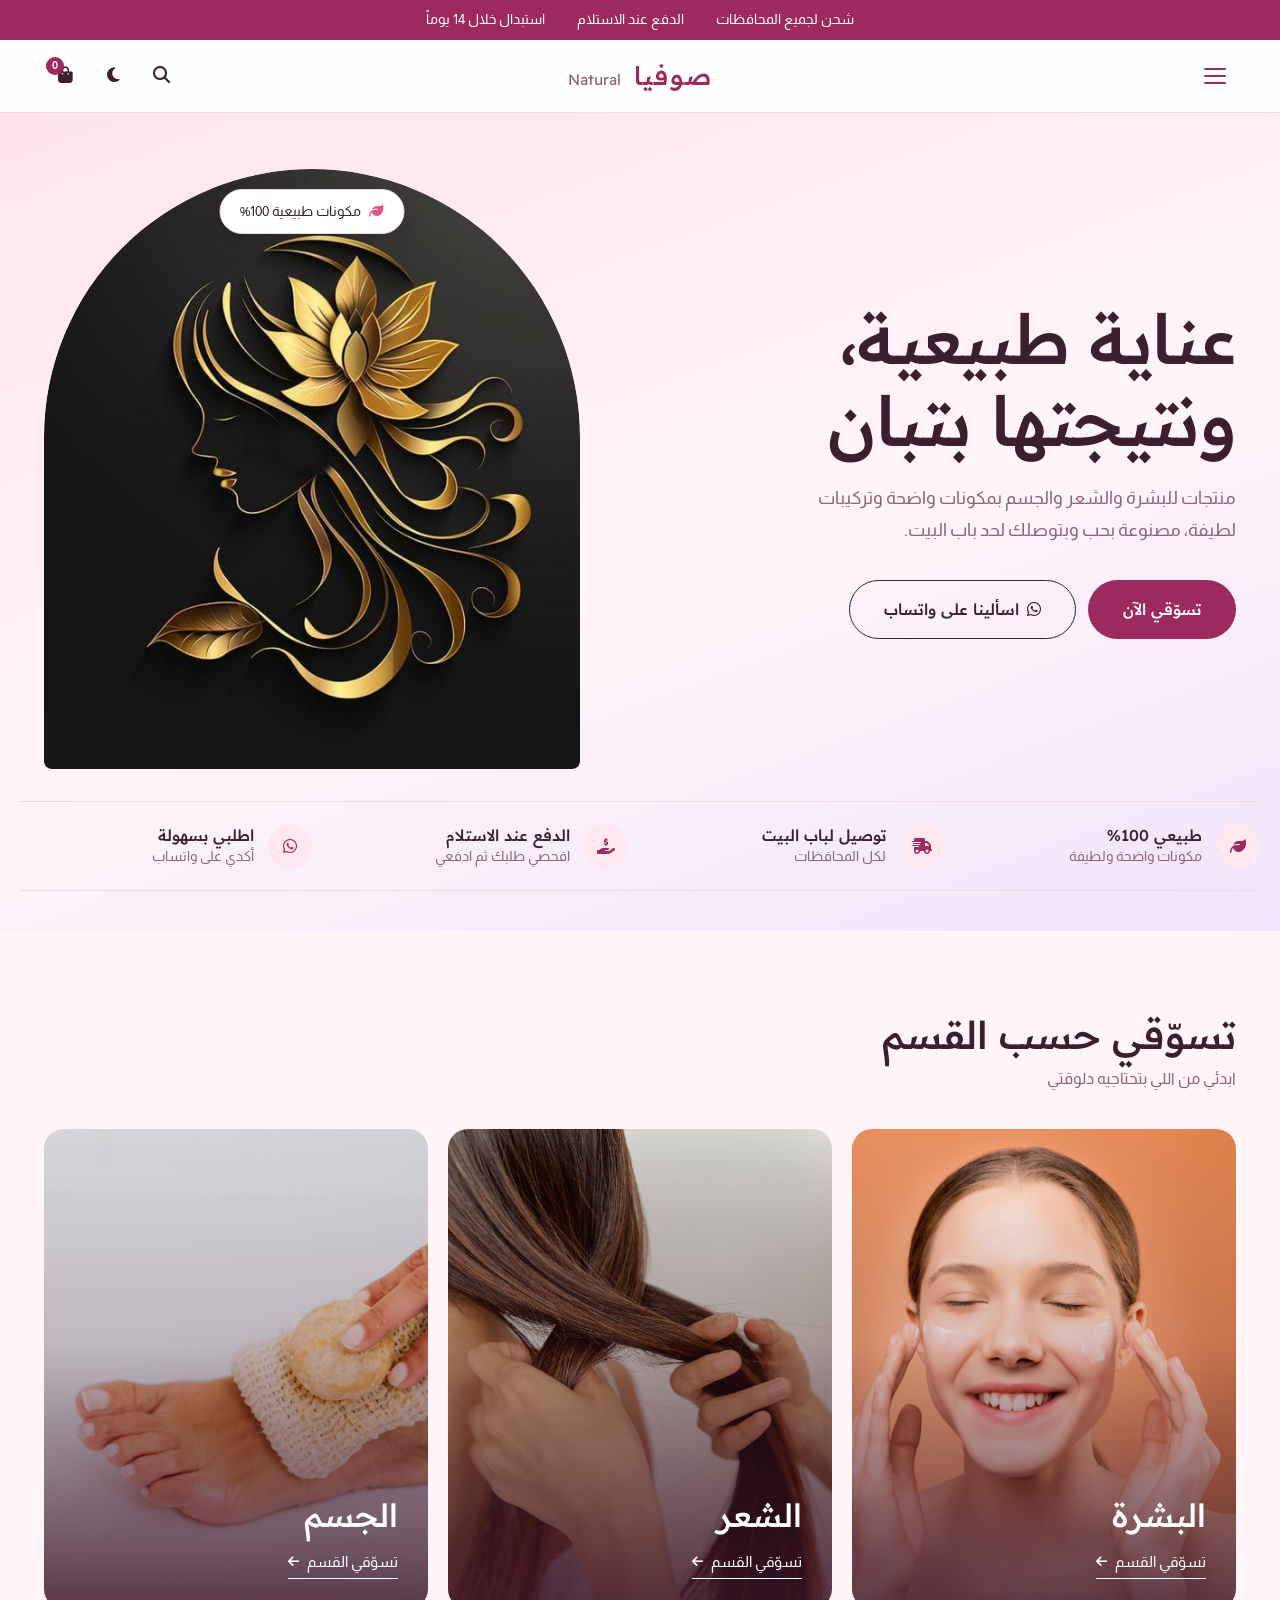
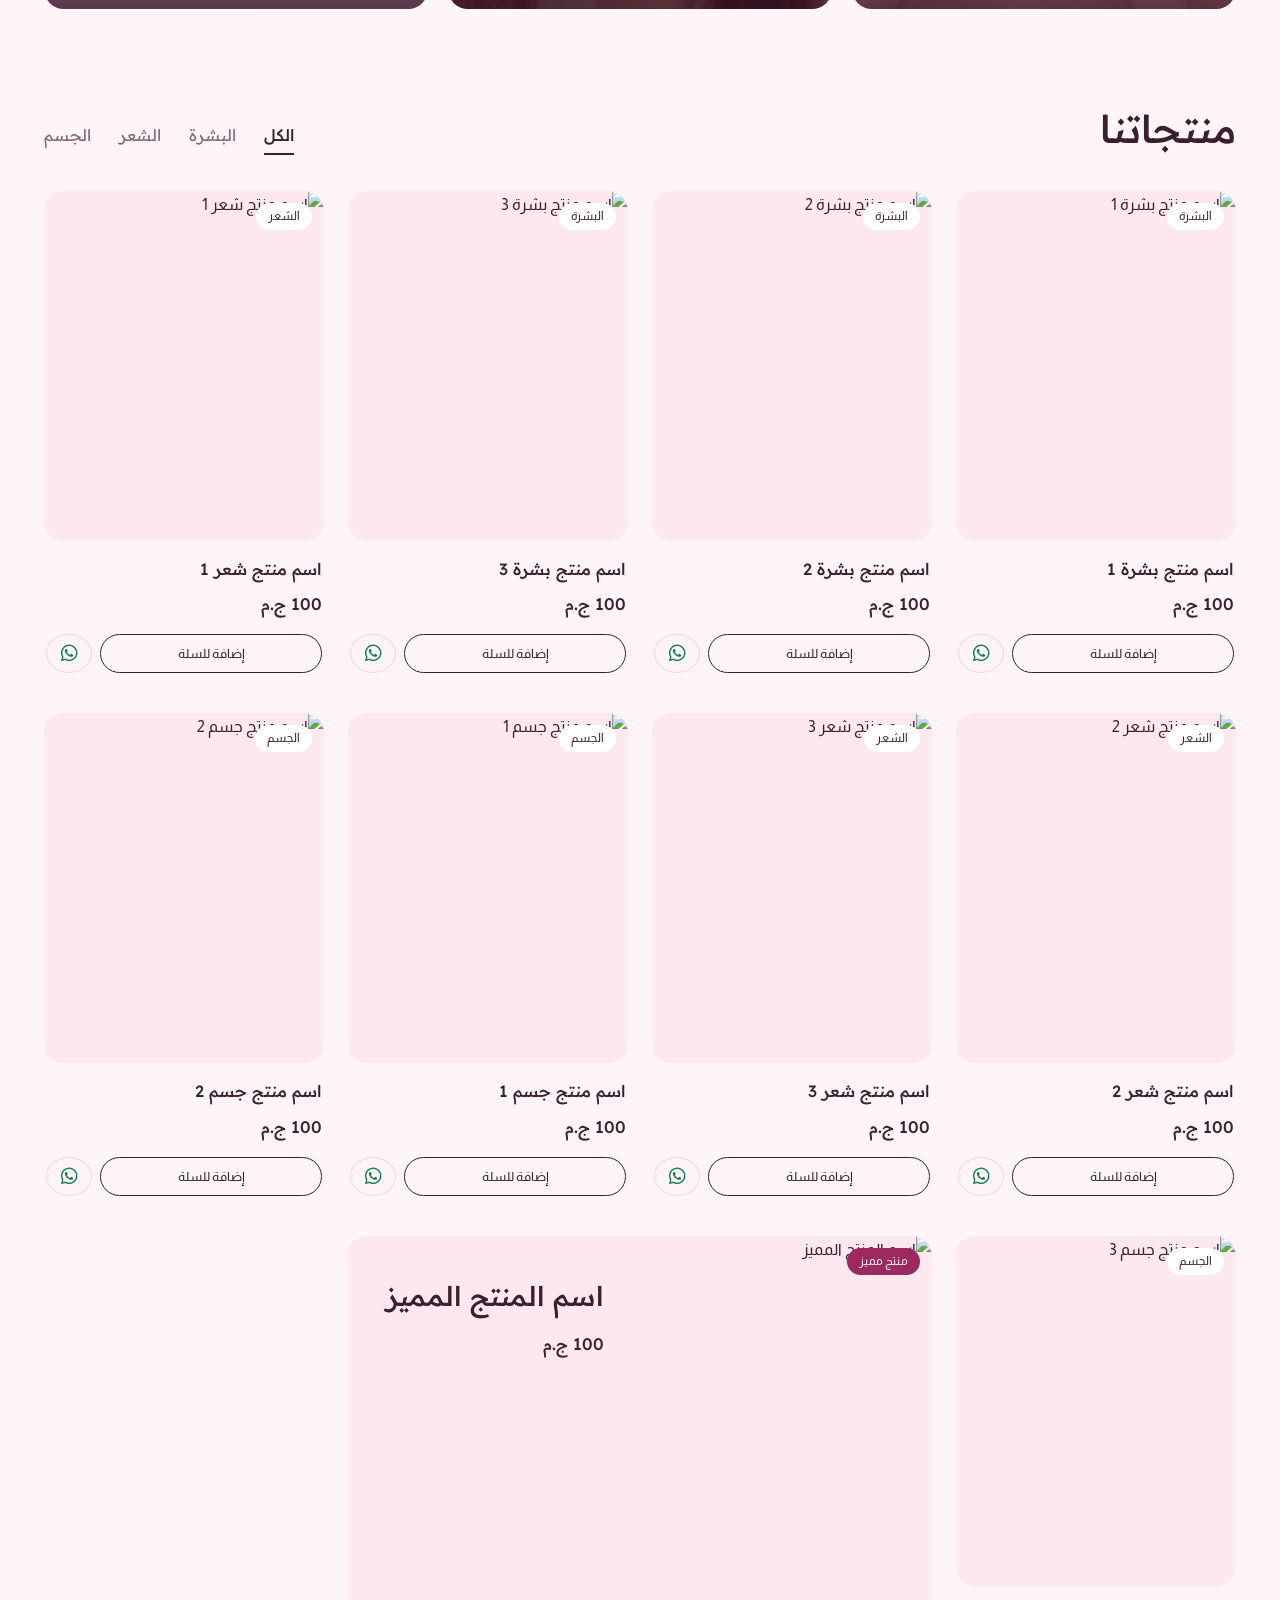
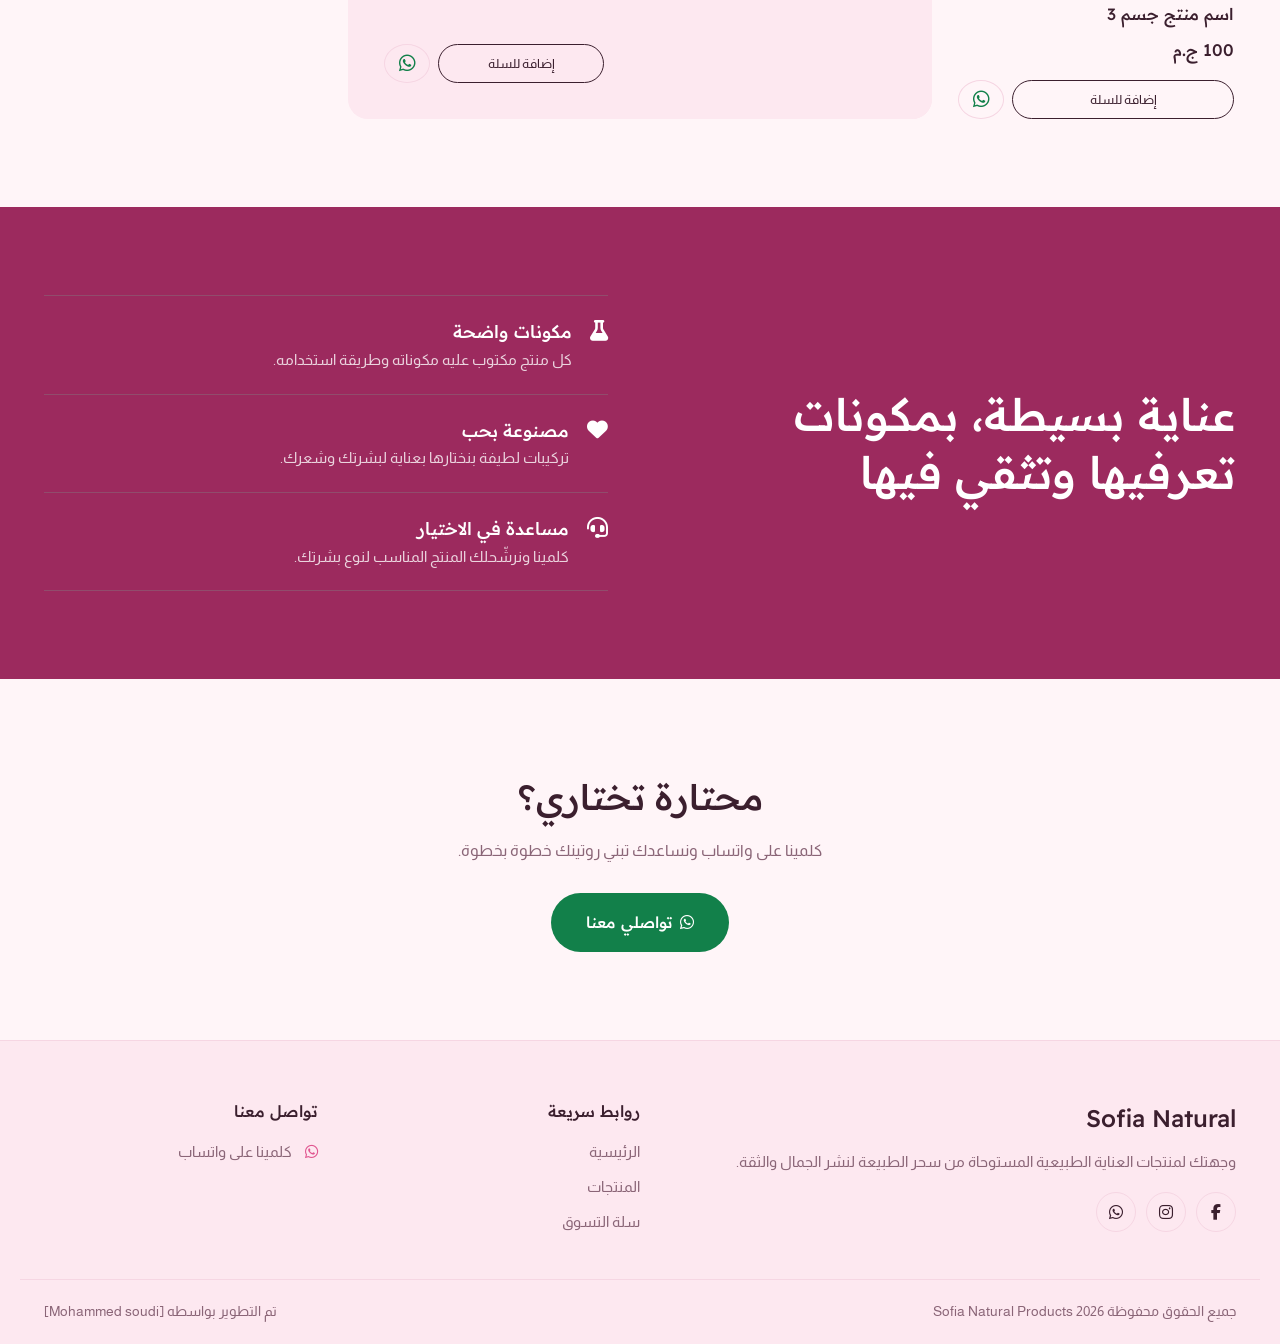
==== index.html @ ed2cbe97 "Add files via upload" ====
<!DOCTYPE html>
<html lang="ar" dir="rtl">
<head>
    <meta charset="UTF-8">
    <meta name="viewport" content="width=device-width, initial-scale=1.0">
    <title>صوفيا</title>
    <meta name="description" content="Sofia Natural: منتجات عناية طبيعية للبشرة والشعر والجسم، مصنوعة بحب وتوصيل لباب البيت في مصر.">
    <meta name="theme-color" content="#9C2A5E">
    <link rel="icon" href="images/sofia.jpg">
    <link href="https://fonts.googleapis.com/css2?family=Almarai:wght@400;700&family=Readex+Pro:wght@400;500;600&display=swap" rel="stylesheet">
    <link rel="stylesheet" href="https://cdnjs.cloudflare.com/ajax/libs/font-awesome/6.4.0/css/all.min.css">
    <link rel="stylesheet" href="style.css?v=47">
</head>
<body>

    <div class="announcement-bar"><div class="container"><span>شحن لجميع المحافظات</span><span>الدفع عند الاستلام</span><span>استبدال خلال 14 يوماً</span></div></div>

    <header class="main-header">
        <div class="container header-container header-3">
            
            <div class="menu-wrap">
                <button type="button" class="menu-btn" id="menuBtn" aria-label="القائمة" aria-expanded="false" aria-controls="menuDropdown">
                    <span></span><span></span><span></span>
                </button>
                <nav class="menu-dropdown" id="menuDropdown">
                    <a href="index.html" class="active">الرئيسية</a>
                    <a href="#products">المنتجات</a>
                    <a href="#contact">تواصل معنا</a>
                </nav>
            </div>
            <div class="logo"><a href="index.html">صوفيا <span>Natural</span></a></div>
            <div class="header-actions">
                <div class="header-search-container">
                    <button type="button" id="searchIconBtn" class="cart-icon-btn" title="بحث" aria-label="بحث"><i class="fa-solid fa-magnifying-glass"></i></button>
                    <input type="text" id="searchInput" class="search-input" placeholder="ابحثي عن منتج..." aria-label="بحث عن منتج">
                </div>
                <button type="button" id="darkModeToggle" class="cart-icon-btn" title="تغيير المظهر" aria-label="تغيير المظهر"><i class="fa-solid fa-moon"></i></button>
                <a href="checkout.html" class="cart-icon-btn" title="سلة التسوق" aria-label="سلة التسوق">
                    <i class="fa-solid fa-bag-shopping"></i><span id="cartCount" class="cart-badge">0</span>
                </a>
            </div>
        </div>
    </header>

    <section class="hero-section">
        <div class="container hero-content">
            <div>
                <h1>عناية طبيعية، ونتيجتها بتبان</h1>
                <p>منتجات للبشرة والشعر والجسم بمكونات واضحة وتركيبات لطيفة، مصنوعة بحب وبتوصلك لحد باب البيت.</p>
                <div class="hero-btns">
                    <a href="#products" class="btn btn-primary">تسوّقي الآن</a>
                    <a href="https://wa.me/" data-wa target="_blank" rel="noopener" class="btn btn-ghost"><i class="fa-brands fa-whatsapp"></i> اسألينا على واتساب</a>
                </div>
            </div>
            <div class="hero-art" aria-hidden="true">
                <i class="bottle b1"></i><i class="bottle b2"></i><i class="bottle b3"></i>
                <img src="images/hero.jpg" alt="" onerror="this.remove()">
                <div class="hero-chip"><i class="fa-solid fa-leaf"></i> مكونات طبيعية 100%</div>
            </div>
        </div>
        <div class="container strip">
            <div class="pf-features">
                <div class="pf-item"><span class="pf-icon"><i class="fa-solid fa-leaf"></i></span><div><h4>طبيعي 100%</h4><p>مكونات واضحة ولطيفة</p></div></div>
                <div class="pf-item"><span class="pf-icon"><i class="fa-solid fa-truck-fast"></i></span><div><h4>توصيل لباب البيت</h4><p>لكل المحافظات</p></div></div>
                <div class="pf-item"><span class="pf-icon"><i class="fa-solid fa-hand-holding-dollar"></i></span><div><h4>الدفع عند الاستلام</h4><p>افحصي طلبك ثم ادفعي</p></div></div>
                <div class="pf-item"><span class="pf-icon"><i class="fa-brands fa-whatsapp"></i></span><div><h4>اطلبي بسهولة</h4><p>أكدي على واتساب</p></div></div>
            </div>
        </div>
    </section>

    <section class="cats-section">
        <div class="container">
            <div class="section-title"><h2>تسوّقي حسب القسم</h2><p>ابدئي من اللي بتحتاجيه دلوقتي</p></div>
            <div class="cat-tiles">
                <a href="#products" data-go="skin" class="cat-tile t-skin" style="--img:url('images/logos/skin.jpg')"><h3>البشرة</h3><span>تسوّقي القسم <i class="fa-solid fa-arrow-left"></i></span></a>
                <a href="#products" data-go="hair" class="cat-tile t-hair" style="--img:url('images/logos/hair.jpg')"><h3>الشعر</h3><span>تسوّقي القسم <i class="fa-solid fa-arrow-left"></i></span></a>
                <a href="#products" data-go="body" class="cat-tile t-body" style="--img:url('images/logos/body.jpg')"><h3>الجسم</h3><span>تسوّقي القسم <i class="fa-solid fa-arrow-left"></i></span></a>
            </div>
        </div>
    </section>

    <section id="products" class="products-section">
        <div class="container">
            <div class="section-head">
                <div class="section-title"><h2>منتجاتنا</h2></div>
                <div class="category-boxes-container" id="categoryBoxes">
                    <button type="button" class="big-cat-box active" data-category="all"><i class="fa-solid fa-border-all"></i><h3>الكل</h3></button>
                    <button type="button" class="big-cat-box" data-category="skin"><i class="fa-solid fa-spa"></i><h3>البشرة</h3></button>
                    <button type="button" class="big-cat-box" data-category="hair"><i class="fa-solid fa-seedling"></i><h3>الشعر</h3></button>
                    <button type="button" class="big-cat-box" data-category="body"><i class="fa-solid fa-hand-holding-heart"></i><h3>الجسم</h3></button>
                </div>
            </div>
            <div class="products-grid" id="productsGrid"></div>
            <p class="no-results" id="noResults" hidden>لا توجد منتجات مطابقة لبحثك.</p>
        </div>
    </section>

    <section class="why">
        <div class="container">
            <h2>عناية بسيطة، بمكونات تعرفيها وتثقي فيها</h2>
            <div class="why-list">
                <div><i class="fa-solid fa-flask"></i><div><h4>مكونات واضحة</h4><p>كل منتج مكتوب عليه مكوناته وطريقة استخدامه.</p></div></div>
                <div><i class="fa-solid fa-heart"></i><div><h4>مصنوعة بحب</h4><p>تركيبات لطيفة بنختارها بعناية لبشرتك وشعرك.</p></div></div>
                <div><i class="fa-solid fa-headset"></i><div><h4>مساعدة في الاختيار</h4><p>كلمينا ونرشّحلك المنتج المناسب لنوع بشرتك.</p></div></div>
            </div>
        </div>
    </section>

    <section class="cta">
        <div class="container">
            <h2>محتارة تختاري؟</h2>
            <p>كلمينا على واتساب ونساعدك تبني روتينك خطوة بخطوة.</p>
            <a href="https://wa.me/" data-wa target="_blank" rel="noopener" class="btn btn-wa-big"><i class="fa-brands fa-whatsapp"></i> تواصلي معنا</a>
        </div>
    </section>

    <footer class="main-footer" id="contact">
        <div class="container footer-grid">
            <div class="footer-col">
                <h3>Sofia Natural</h3>
                <p>وجهتك لمنتجات العناية الطبيعية المستوحاة من سحر الطبيعة لنشر الجمال والثقة.</p>
                <div class="social-icons">
                    <a href="#" aria-label="فيس بوك"><i class="fa-brands fa-facebook-f"></i></a>
                    <a href="#" aria-label="انستجرام"><i class="fa-brands fa-instagram"></i></a>
                    <a href="https://wa.me/" data-wa target="_blank" rel="noopener" aria-label="واتساب"><i class="fa-brands fa-whatsapp"></i></a>
                </div>
            </div>
            <div class="footer-col">
                <h4>روابط سريعة</h4>
                <ul>
                    <li><a href="index.html">الرئيسية</a></li>
                    <li><a href="#products">المنتجات</a></li>
                    <li><a href="checkout.html">سلة التسوق</a></li>
                </ul>
            </div>
            <div class="footer-col">
                <h4>تواصل معنا</h4>
                <p><a href="https://wa.me/" data-wa target="_blank" rel="noopener"><i class="fa-brands fa-whatsapp"></i> كلمينا على واتساب</a></p>
            </div>
        </div>
        <div class="footer-bottom">
            <p>جميع الحقوق محفوظة 2026 Sofia Natural Products</p>
            <span>تم التطوير بواسطه [Mohammed soudi]</span>
        </div>
    </footer>

    <div id="toast" class="toast" role="status"></div>
    <script src="products-data.js?v=45"></script>
    <script src="script.js?v=45"></script>
    <script>
        document.querySelectorAll('[data-go]').forEach(a => a.addEventListener('click', () => {
            const tab = document.querySelector('.big-cat-box[data-category="' + a.dataset.go + '"]');
            if (tab) tab.click();
        }));
    </script>
    <script>
        const menuBtn = document.getElementById('menuBtn');
        const menuDropdown = document.getElementById('menuDropdown');
        function closeMenu() {
            menuDropdown.classList.remove('show');
            menuBtn.classList.remove('open');
            menuBtn.setAttribute('aria-expanded', 'false');
        }
        menuBtn.addEventListener('click', e => {
            e.stopPropagation();
            const open = menuDropdown.classList.toggle('show');
            menuBtn.classList.toggle('open', open);
            menuBtn.setAttribute('aria-expanded', String(open));
        });
        document.addEventListener('click', e => { if (!menuDropdown.contains(e.target)) closeMenu(); });
        document.addEventListener('keydown', e => { if (e.key === 'Escape') closeMenu(); });
        menuDropdown.querySelectorAll('a').forEach(a => a.addEventListener('click', closeMenu));
    </script>
</body>
</html>
---- style.css ----
/* Sofia Natural — تصميم متجر عناية بناتي: وردي، روز، لافندر وخوخي */
:root{--primary:#9C2A5E;--primary-light:#E0558F;--on-primary:#FFFFFF;--text-color:#3B1F2E;--bg-light:#FFF5F8;--white:#fff;--gray:#8A6577;--border-color:#F6D6E3;--tint:#FDE8F0;--sage:#FAD3E3;--blush:#E9D8F7;--wa:#12804A;--ease:cubic-bezier(.2,.7,.2,1)}
body.dark-mode{--primary:#FFC4DC;--primary-light:#F58BB7;--on-primary:#2B0F1F;--text-color:#FBEAF2;--bg-light:#1E1119;--white:#2A1822;--gray:#CBA5B7;--border-color:#4A2A3C;--tint:#35202D;--sage:#5A2D45;--blush:#46305A;--wa:#5FD08F}
*{margin:0;padding:0;box-sizing:border-box}
html{scroll-behavior:smooth;scroll-padding-top:84px}
body{font-family:'Almarai',Tahoma,sans-serif;background:var(--bg-light);color:var(--text-color);direction:rtl;line-height:1.75;overflow-x:clip;-webkit-font-smoothing:antialiased}
h1,h2,h3,h4,.logo,.price,.btn{font-family:'Readex Pro','Almarai',Tahoma,sans-serif}
a{text-decoration:none;color:inherit}ul{list-style:none}img{max-width:100%}button{font-family:inherit}
:focus-visible{outline:2px solid var(--primary-light);outline-offset:3px}
.container{max-width:1240px;margin:0 auto;padding:0 24px}

/* شريط الإعلان + الهيدر */
.announcement-bar{background:var(--primary);color:var(--on-primary);font-size:.85rem;padding:8px 0}
.announcement-bar .container{display:flex;justify-content:center;gap:32px;flex-wrap:wrap}
.main-header{position:sticky;top:0;z-index:30;background:color-mix(in srgb,var(--white) 88%,transparent);backdrop-filter:blur(14px);border-bottom:1px solid var(--border-color)}
.header-container{display:flex;align-items:center;justify-content:space-between;height:72px}
.header-container.header-3{display:grid;grid-template-columns:1fr auto 1fr}
.header-3 .header-actions{justify-self:end}
.header-3 .menu-wrap{justify-self:start}
.logo{font-size:1.6rem;font-weight:500;letter-spacing:.04em;color:var(--primary)}
.logo span{font-weight:400;font-size:.95rem;color:var(--gray);letter-spacing:0;margin-right:4px}
/* قايمة منسدلة */
.menu-wrap{position:relative}
.menu-btn{width:42px;height:42px;background:transparent;border:0;border-radius:50%;cursor:pointer;display:flex;flex-direction:column;justify-content:center;align-items:center;gap:5px;transition:background .2s}
.menu-btn:hover{background:var(--tint)}
.menu-btn span{width:22px;height:2px;background:var(--primary);border-radius:2px;transition:transform .3s,opacity .3s}
.menu-btn.open span:nth-child(1){transform:translateY(7px) rotate(45deg)}
.menu-btn.open span:nth-child(2){opacity:0}
.menu-btn.open span:nth-child(3){transform:translateY(-7px) rotate(-45deg)}
.menu-dropdown{position:absolute;top:calc(100% + 10px);right:0;min-width:190px;background:var(--white);border:1px solid var(--border-color);border-radius:16px;box-shadow:0 14px 34px rgba(0,0,0,.14);padding:8px;display:flex;flex-direction:column;opacity:0;visibility:hidden;transform:translateY(-8px);transition:all .25s var(--ease);z-index:40}
.menu-dropdown.show{opacity:1;visibility:visible;transform:translateY(0)}
.menu-dropdown a{padding:12px 16px;border-radius:10px;color:var(--text-color);transition:background .2s,color .2s}
.menu-dropdown a:hover,.menu-dropdown a.active{background:var(--tint);color:var(--primary)}
.header-actions{display:flex;align-items:center;gap:6px}
.header-search-container{position:relative}
.search-input{display:none;position:absolute;top:50px;left:0;width:260px;padding:12px 18px;border:1px solid var(--border-color);border-radius:999px;background:var(--white);color:var(--text-color);font:inherit;box-shadow:0 12px 32px rgba(0,0,0,.12)}
.cart-icon-btn{position:relative;width:42px;height:42px;border:0;border-radius:50%;background:transparent;color:var(--text-color);display:inline-flex;align-items:center;justify-content:center;cursor:pointer;font-size:1.05rem;transition:background .2s}
.cart-icon-btn:hover{background:var(--tint)}
.cart-badge{position:absolute;top:2px;left:2px;min-width:18px;height:18px;padding:0 5px;border-radius:9px;background:var(--primary);color:var(--on-primary);font-size:.7rem;font-weight:700;display:flex;align-items:center;justify-content:center}

/* الأزرار */
.btn{display:inline-flex;align-items:center;justify-content:center;gap:8px;padding:15px 34px;border:1px solid transparent;border-radius:999px;font-weight:500;font-size:.98rem;cursor:pointer;transition:all .25s var(--ease)}
.btn-primary{background:var(--primary);color:var(--on-primary)}
.btn-primary:hover{background:var(--primary-light)}
.btn-ghost{border-color:currentColor;color:var(--text-color);background:transparent}
.btn-ghost:hover{background:var(--text-color);color:var(--bg-light)}
.btn-wa-big{background:var(--wa);color:#fff}
body.dark-mode .btn-wa-big{color:#0C1512}

/* الهيرو */
.hero-section{padding:56px 0 40px}
.hero-content{display:grid;grid-template-columns:1.05fr .95fr;gap:64px;align-items:center}
.hero-content h1{font-size:clamp(2.4rem,5.4vw,4.4rem);line-height:1.18;font-weight:500;letter-spacing:-.01em}
.hero-content p{margin:22px 0 34px;max-width:44ch;color:var(--gray);font-size:1.12rem}
.hero-btns{display:flex;flex-wrap:wrap;gap:12px}
.hero-art{position:relative;aspect-ratio:4/5;max-height:600px;width:100%;border-radius:999px 999px 28px 28px;background:radial-gradient(circle at 28% 18%,var(--blush),transparent 56%),linear-gradient(165deg,var(--sage),var(--tint));display:flex;align-items:flex-end;justify-content:center;gap:5%;padding-bottom:13%}
.bottle{position:relative;border-radius:16px 16px 12px 12px;background:linear-gradient(90deg,rgba(255,255,255,.3),transparent 38%),var(--c);box-shadow:0 24px 30px -18px rgba(0,0,0,.35)}
.bottle::before{content:"";position:absolute;top:-8%;left:50%;transform:translateX(-50%);width:38%;height:9%;background:var(--c);filter:brightness(.78);border-radius:5px 5px 0 0}
.bottle::after{content:"";position:absolute;left:14%;right:14%;top:46%;height:30%;background:rgba(255,255,255,.9);border-radius:3px}
.b1{--c:var(--primary-light);width:19%;height:34%}
.b2{--c:var(--primary);width:23%;height:46%}
.b3{--c:#F4B6C9;width:17%;height:26%}
.hero-chip{position:absolute;top:20px;left:50%;transform:translateX(-50%);z-index:2;white-space:nowrap;background:var(--white);border:1px solid var(--border-color);border-radius:999px;padding:9px 20px;font-size:.9rem;display:flex;align-items:center;gap:8px;box-shadow:0 10px 26px rgba(0,0,0,.12)}
.hero-chip i{color:var(--primary-light)}
.hero-art{overflow:hidden}
.hero-art>img{position:absolute;inset:0;width:100%;height:100%;object-fit:cover;border-radius:inherit}

/* شريط المزايا */
.pf-features{display:grid;grid-template-columns:repeat(4,1fr);gap:24px}
.strip{border-block:1px solid var(--border-color);padding:22px 0;margin-top:32px}
.pf-item{display:flex;align-items:center;gap:14px}
.pf-icon{width:44px;height:44px;border-radius:50%;background:var(--tint);color:var(--primary);display:flex;align-items:center;justify-content:center;flex-shrink:0}
.pf-item h4{font-weight:500;font-size:.98rem;line-height:1.4}
.pf-item p{color:var(--gray);font-size:.85rem;line-height:1.5}

/* عناوين الأقسام */
.section-title h2{font-size:clamp(1.7rem,3.4vw,2.4rem);font-weight:500;line-height:1.3}
.section-title p{color:var(--gray);margin-top:4px}
.section-head{display:flex;flex-wrap:wrap;justify-content:space-between;align-items:end;gap:20px;margin-bottom:36px}

/* بلاطات الأقسام */
.cats-section{padding:80px 0 24px}
.cat-tiles{display:grid;grid-template-columns:repeat(3,1fr);gap:20px;margin-top:36px}
.cat-tile{position:relative;aspect-ratio:4/5;border-radius:20px;overflow:hidden;padding:30px;display:flex;flex-direction:column;justify-content:flex-end;color:#fff;background-size:cover;background-position:center;background-image:linear-gradient(to top,rgba(60,20,40,.82) 0%,rgba(60,20,40,.18) 55%,rgba(60,20,40,0) 100%),var(--img,none);transition:transform .35s var(--ease),box-shadow .35s var(--ease)}
.cat-tile h3{font-size:2rem;font-weight:500}
.cat-tile span{display:inline-flex;gap:8px;align-items:center;margin-top:6px;font-size:.95rem;border-bottom:1px solid currentColor;align-self:flex-start;padding-bottom:2px}
.cat-tile span i{font-size:.8rem}
.cat-tile:hover{transform:translateY(-6px);box-shadow:0 16px 35px -12px rgba(60,20,40,.45)}
.t-skin{background-color:var(--sage)}.t-hair{background-color:var(--blush)}.t-body{background-color:var(--primary)}

/* المنتجات */
.products-section{padding:72px 0 88px}
.category-boxes-container{display:flex;gap:28px}
.big-cat-box{background:none;border:0;border-bottom:2px solid transparent;color:var(--gray);padding:4px 0 8px;cursor:pointer;font-size:1rem;transition:color .2s}
.big-cat-box i{display:none}
.big-cat-box h3{font-size:1rem;font-weight:400}
.big-cat-box:hover{color:var(--text-color)}
.big-cat-box.active{color:var(--text-color);border-color:var(--text-color)}
.big-cat-box.active h3{font-weight:500}
.products-grid{display:grid;grid-template-columns:repeat(auto-fill,minmax(250px,1fr));gap:40px 24px}
.product-card{display:flex;flex-direction:column}
.product-img{display:block;position:relative;aspect-ratio:4/5;background:var(--tint);border-radius:20px;overflow:hidden}
.product-img img{width:100%;height:100%;object-fit:cover;display:block;transition:transform .7s var(--ease)}
.product-card:hover .product-img img{transform:scale(1.05)}
.tag{position:absolute;top:12px;right:12px;background:var(--white);color:var(--text-color);font-size:.75rem;padding:3px 12px;border-radius:999px}
.product-info{padding:16px 2px 0;display:flex;flex-direction:column;gap:2px;flex:1}
.product-cat{color:var(--gray);font-size:.82rem}
.product-info h3{font-size:1.02rem;font-weight:500;line-height:1.5}
.product-size{color:var(--gray);font-size:.85rem}
.price{font-weight:500;font-size:1.05rem;margin-top:6px}
.btn-details{display:inline-block;border:1px solid var(--border-color);border-radius:999px;padding:6px 16px;font-size:.88rem;color:var(--gray)}
.btn-details:hover{color:var(--text-color);border-color:var(--text-color)}
.card-actions{display:flex;gap:8px;margin-top:auto;padding-top:14px}
.btn-add{flex:1;background:transparent;color:var(--text-color);border:1px solid var(--text-color);border-radius:999px;padding:11px;font-weight:500;cursor:pointer;transition:all .25s var(--ease)}
.btn-add:hover{background:var(--primary);color:var(--on-primary);border-color:var(--primary)}
.btn-whatsapp{width:46px;border:1px solid var(--border-color);border-radius:50%;display:flex;align-items:center;justify-content:center;color:var(--wa);font-size:0;transition:border-color .2s}
.btn-whatsapp i{font-size:1.2rem}
.btn-whatsapp:hover{border-color:var(--wa)}
.is-hidden{display:none!important}
.no-results{text-align:center;color:var(--gray);padding:48px 0}
.product-card.is-featured{grid-column:span 2;flex-direction:row;background:var(--tint);border-radius:20px;overflow:hidden}
.is-featured .product-img{width:50%;aspect-ratio:auto;min-height:340px;border-radius:0}
.is-featured .product-info{width:50%;justify-content:center;padding:36px}
.is-featured .product-info h3{font-size:1.7rem;margin:4px 0}
.is-featured .tag{background:var(--primary);color:var(--on-primary)}

/* ليه صوفيا */
.why{background:var(--primary);color:var(--on-primary);padding:88px 0}
.why .container{display:grid;grid-template-columns:1fr 1fr;gap:64px;align-items:center}
.why h2{font-size:clamp(1.8rem,3.6vw,2.8rem);font-weight:500;line-height:1.3}
.why-list>div{display:flex;gap:18px;padding:20px 0;border-bottom:1px solid rgba(128,128,128,.4)}
.why-list>div:first-child{border-top:1px solid rgba(128,128,128,.4)}
.why-list i{font-size:1.3rem;margin-top:4px}
.why-list h4{font-weight:500;font-size:1.1rem}
.why-list p{opacity:.8;font-size:.95rem}

/* دعوة للتواصل */
.cta{padding:88px 0;text-align:center}
.cta h2{font-size:clamp(1.6rem,3vw,2.2rem);font-weight:500}
.cta p{color:var(--gray);margin:8px 0 28px}

/* الفوتر */
.main-footer{background:var(--tint);border-top:1px solid var(--border-color)}
.footer-grid{display:grid;grid-template-columns:2fr 1fr 1fr;gap:48px;padding-top:56px;padding-bottom:36px}
.footer-col h3{font-size:1.5rem;font-weight:500;margin-bottom:10px}
.footer-col h4{font-weight:500;margin-bottom:14px}
.footer-col p,.footer-col li{color:var(--gray);margin-bottom:8px;font-size:.95rem}
.footer-col li a:hover{color:var(--text-color)}
.footer-col p i{margin-left:10px;color:var(--primary-light)}
.social-icons{display:flex;gap:10px;margin-top:16px}
.social-icons a{width:40px;height:40px;border:1px solid var(--border-color);border-radius:50%;display:flex;align-items:center;justify-content:center;transition:all .2s}
.social-icons a:hover{background:var(--primary);color:var(--on-primary);border-color:var(--primary)}
.footer-bottom{max-width:1240px;margin:0 auto;padding:20px 24px;border-top:1px solid var(--border-color);display:flex;flex-wrap:wrap;gap:8px;justify-content:space-between;color:var(--gray);font-size:.85rem}

/* صفحة المنتج */
.breadcrumb{display:flex;flex-wrap:wrap;gap:8px;align-items:center;color:var(--gray);font-size:.88rem;margin-bottom:28px}
.breadcrumb i{font-size:.65rem}
.breadcrumb a:hover{color:var(--text-color)}
.product-page{display:grid;grid-template-columns:1.1fr .9fr;gap:64px}
.product-page>div:last-child{position:sticky;top:104px;align-self:start}
.pp-image{background:var(--tint);border-radius:20px;overflow:hidden;align-self:start}
.pp-image img{width:100%;aspect-ratio:4/5;object-fit:cover;display:block}
.pp-cat{color:var(--gray);font-size:.9rem}
.pp-name{font-size:clamp(1.8rem,3vw,2.5rem);font-weight:500;line-height:1.3;margin:6px 0}
.pp-size{color:var(--gray)}
.pp-price{font-size:1.6rem;font-weight:500;margin:14px 0 26px;font-family:'Readex Pro',sans-serif}
.pp-desc-title{font-size:1rem;font-weight:500;border-top:1px solid var(--border-color);padding-top:20px;margin-bottom:8px}
.pp-desc{line-height:1.95;color:var(--gray)}
.pp-badges{display:flex;flex-wrap:wrap;gap:16px;margin:22px 0;font-size:.88rem}
.pp-badges i{margin-left:6px;color:var(--primary-light)}
.pp-qty-row{display:flex;align-items:center;gap:14px;margin-bottom:18px}
.qty-box{display:inline-flex;align-items:center;border:1px solid var(--border-color);border-radius:999px}
.qty-box button{width:38px;height:40px;background:none;border:0;color:var(--text-color);font-size:1.2rem;cursor:pointer}
.qty-box span{min-width:36px;text-align:center;font-weight:700}
.pp-actions{display:flex;flex-wrap:wrap;gap:12px}
.pp-actions .btn{flex:1;min-width:180px}
.pp-cart-link{display:inline-block;margin-top:18px;color:var(--text-color);border-bottom:1px solid currentColor;font-size:.92rem}
.pp-notfound{grid-column:1/-1;text-align:center;padding:60px 0}
.related{margin-top:88px}
.related .section-title{margin-bottom:28px}

.toast{position:fixed;bottom:28px;left:50%;transform:translateX(-50%) translateY(10px);background:var(--primary);color:var(--on-primary);padding:13px 24px;border-radius:999px;opacity:0;pointer-events:none;transition:all .3s var(--ease);z-index:50}
.toast.show{opacity:1;transform:translateX(-50%)}

@media (max-width:900px){
 .header-container.header-3{display:flex}
 .hero-section{padding-top:32px}
 .hero-content,.product-page,.why .container,.footer-grid{grid-template-columns:1fr;gap:36px}
 .hero-art{max-height:420px;aspect-ratio:1/1}
 .pf-features{grid-template-columns:1fr 1fr}
 .cat-tiles{grid-template-columns:1fr}
 .cat-tile{aspect-ratio:16/9}
 .product-card.is-featured{grid-column:auto;flex-direction:column}
 .is-featured .product-img,.is-featured .product-info{width:100%}
 .is-featured .product-img{min-height:0;aspect-ratio:4/5}
 .product-page>div:last-child{position:static}
 .products-grid{grid-template-columns:repeat(2,1fr);gap:28px 14px}
 .cats-section,.products-section,.why,.cta{padding-block:56px}
}
@media (max-width:480px){.pf-features{grid-template-columns:1fr}.announcement-bar .container{gap:14px;font-size:.78rem}}
@media (prefers-reduced-motion:reduce){*{transition:none!important;scroll-behavior:auto!important}}

/* ===== صفحة السلة ===== */
.co-title{display:flex;align-items:baseline;gap:12px;margin-bottom:32px}
.co-title h1{font-size:clamp(1.8rem,3.4vw,2.5rem);font-weight:500}
.co-title span{color:var(--gray)}
.co-layout{display:grid;grid-template-columns:1.35fr .65fr;gap:40px;align-items:start}
.co-card{background:var(--white);border:1px solid var(--border-color);border-radius:20px;padding:28px}
.co-card+.co-card{margin-top:20px}
.co-card h2{font-size:1.15rem;font-weight:500;margin-bottom:18px}
.co-item{display:grid;grid-template-columns:84px 1fr auto auto 32px;gap:16px;align-items:center;padding:18px 0;border-bottom:1px solid var(--border-color)}
.co-item:first-of-type{padding-top:0}
.co-item:last-child{border-bottom:0;padding-bottom:0}
.co-item img{width:84px;height:104px;object-fit:cover;border-radius:20px;background:var(--tint)}
.co-item h4{font-weight:500;font-size:1rem;line-height:1.5}
.co-unit{color:var(--gray);font-size:.88rem}
.co-line{font-family:'Readex Pro',sans-serif;font-weight:500;min-width:84px;text-align:left}
.co-remove{width:32px;height:32px;border:0;border-radius:50%;background:transparent;color:var(--gray);cursor:pointer;transition:all .2s}
.co-remove:hover{background:var(--tint);color:var(--text-color)}
.co-empty{text-align:center;padding:40px 0}
.co-empty i{font-size:2.4rem;color:var(--gray);margin-bottom:12px}
.co-empty p{color:var(--gray);margin:6px 0 22px}
.co-form{display:grid;grid-template-columns:1fr 1fr;gap:16px}
.co-field label{display:block;font-size:.88rem;margin-bottom:6px}
.co-field input,.co-field textarea{width:100%;padding:13px 18px;border:1px solid var(--border-color);border-radius:16px;background:var(--bg-light);color:var(--text-color);font:inherit;transition:border-color .2s}
.co-field input:focus,.co-field textarea:focus{outline:0;border-color:var(--text-color)}
.co-field.full{grid-column:1/-1}
.co-summary{position:sticky;top:104px}
.co-row{display:flex;justify-content:space-between;padding:8px 0;color:var(--gray)}
.co-row.total{border-top:1px solid var(--border-color);margin-top:8px;padding-top:16px;color:var(--text-color);font-size:1.15rem;font-weight:500;font-family:'Readex Pro',sans-serif}
.co-summary .btn{width:100%;margin-top:18px}
.co-note{display:flex;gap:10px;align-items:flex-start;margin-top:16px;color:var(--gray);font-size:.85rem}
.co-note i{margin-top:5px;color:var(--primary-light)}
@media (max-width:900px){
 .co-layout{grid-template-columns:1fr}
 .co-summary{position:static}
 .co-item{grid-template-columns:72px 1fr 32px;grid-template-areas:"img info rm" "img qty line"}
 .co-item img{grid-area:img;width:72px;height:90px}
 .co-item .co-item-info{grid-area:info}
 .co-item .qty-box{grid-area:qty;justify-self:start}
 .co-item .co-line{grid-area:line;justify-self:end}
 .co-item .co-remove{grid-area:rm}
 .co-form{grid-template-columns:1fr}
 .co-card{padding:20px}
}

/* لمسات بناتي */
.hero-section{background:linear-gradient(160deg,#FFE4EE,#FFF5F8 55%,#F1E3FB)!important}
body.dark-mode .hero-section{background:linear-gradient(160deg,#2E1625,#1E1119 60%,#26172F)!important}
.product-card:hover .product-img{box-shadow:0 14px 32px -14px rgba(224,85,143,.45)}
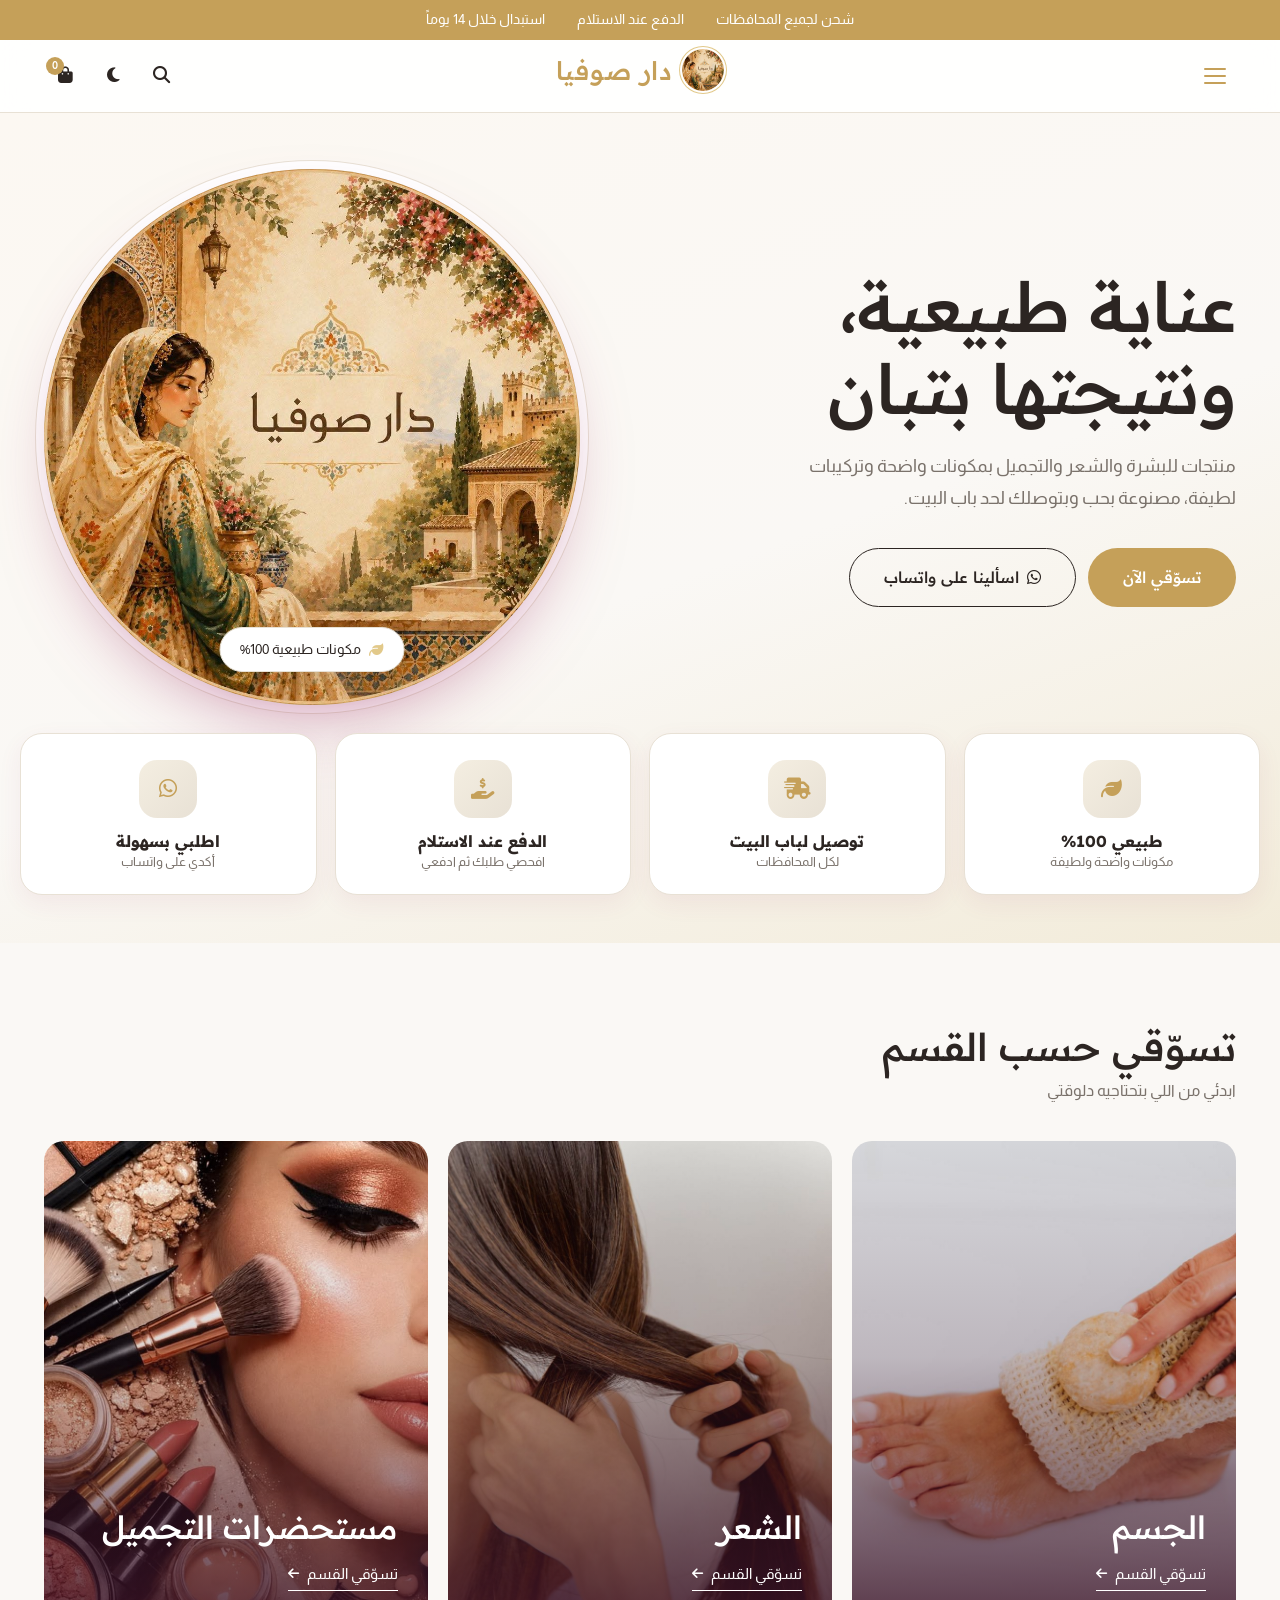
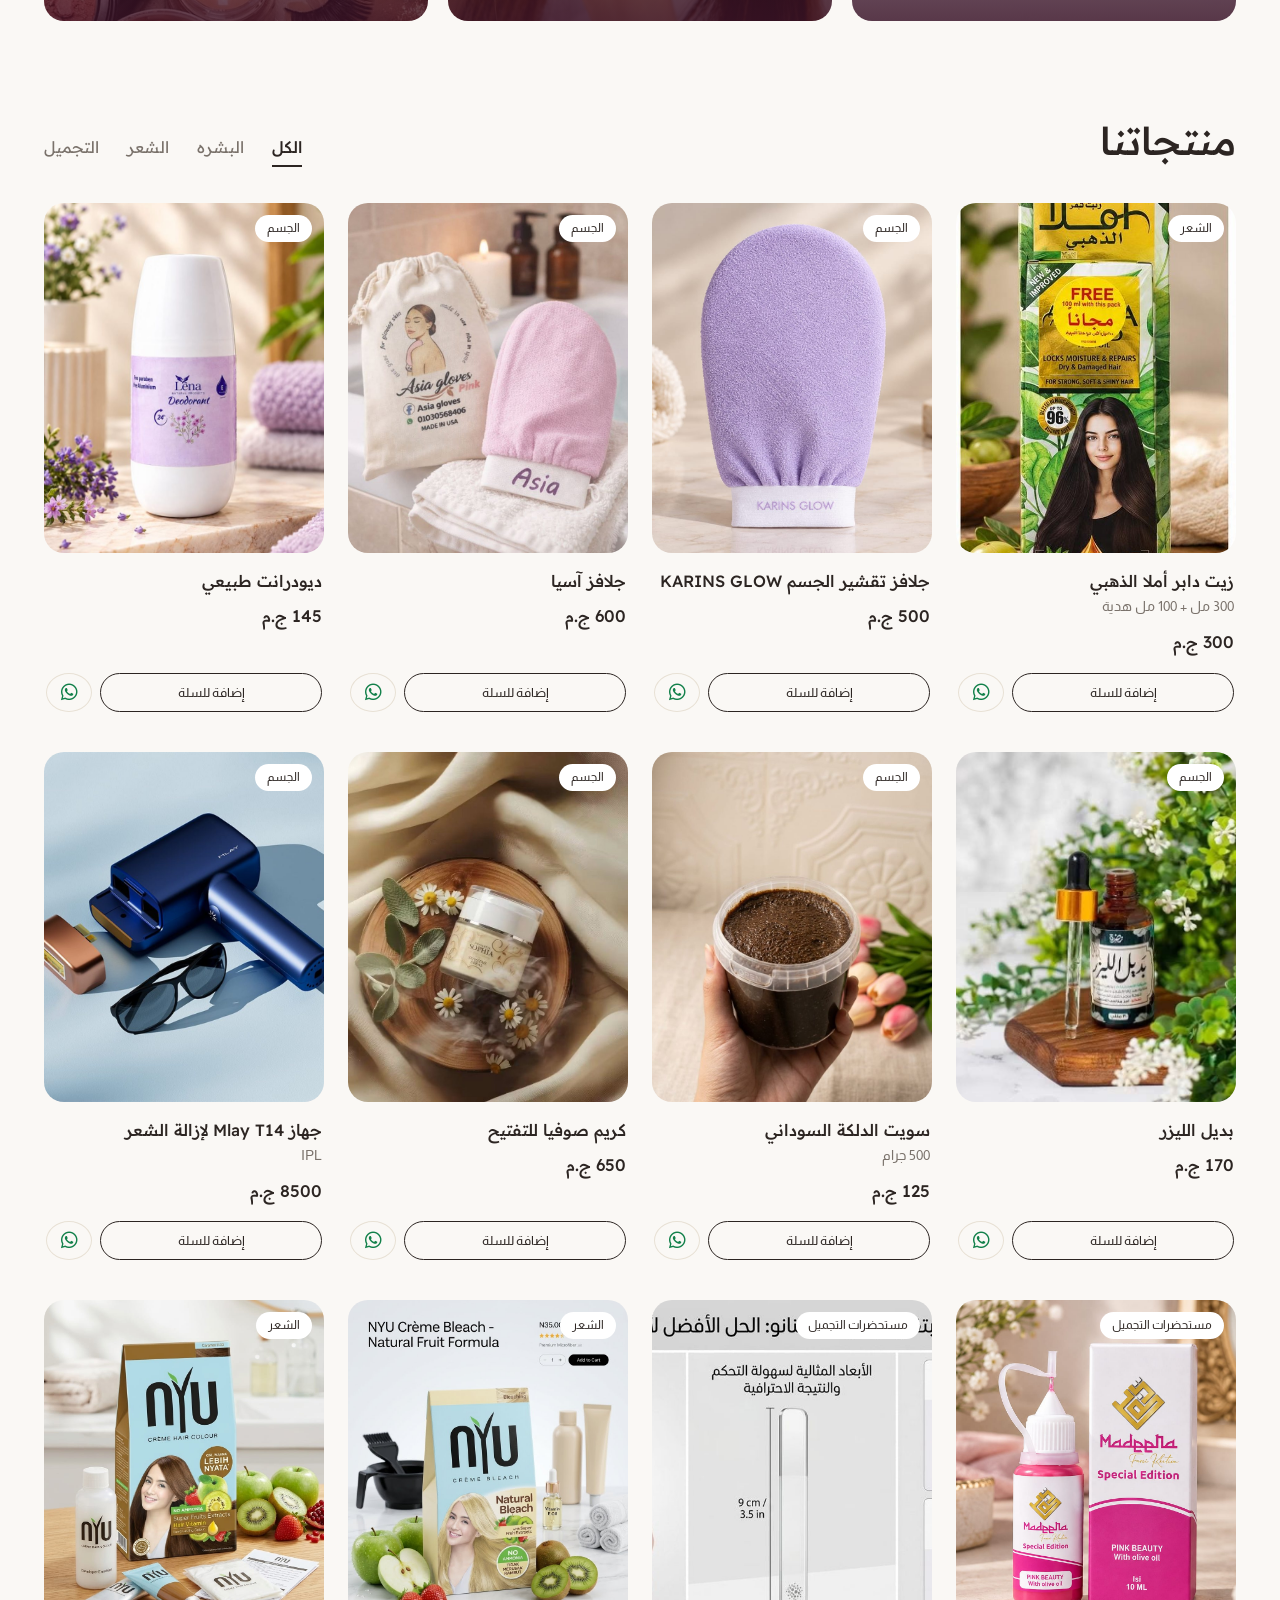
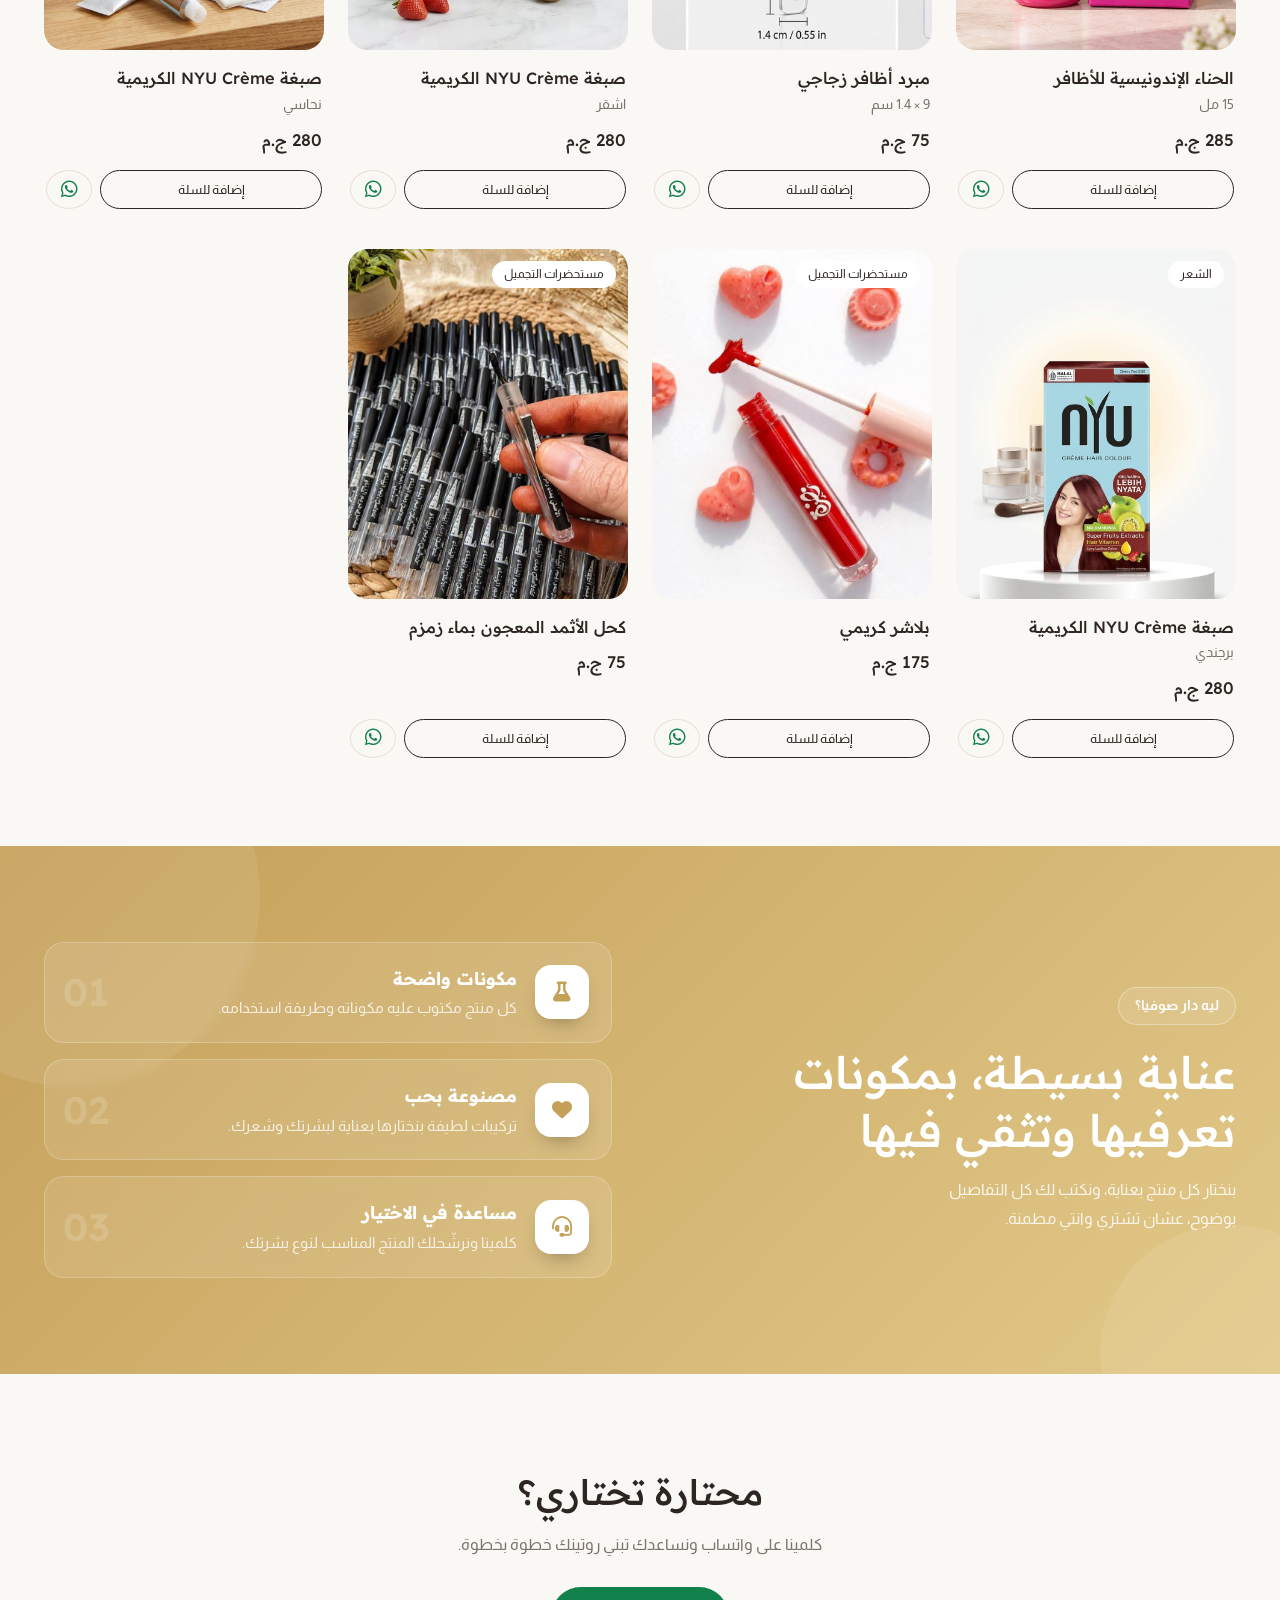
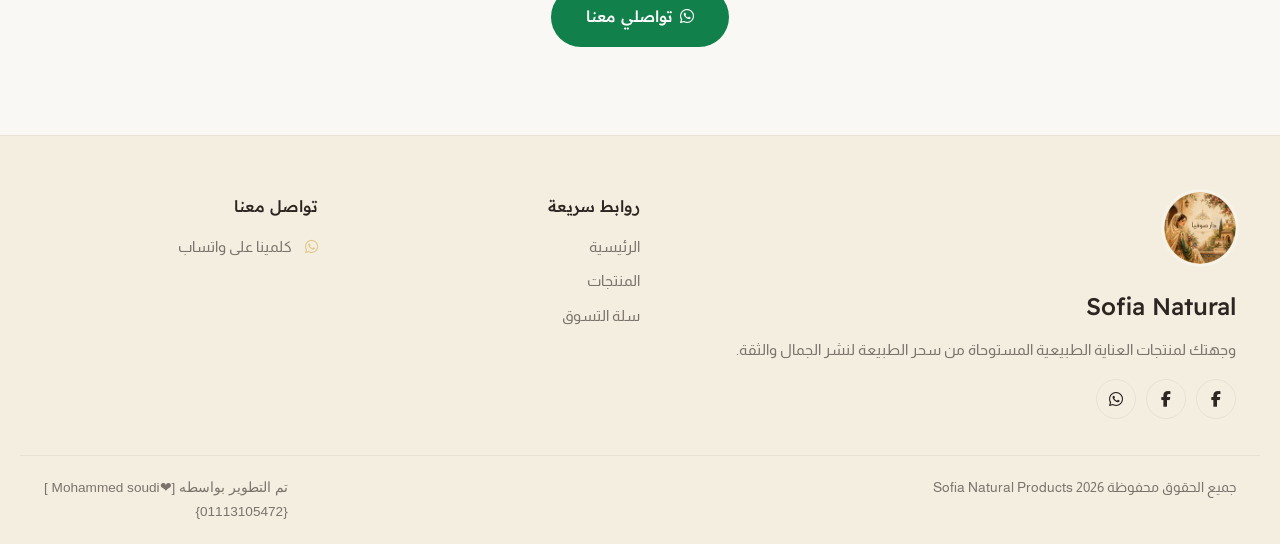
==== commit 1041dbe7: "Add files via upload" ====
--- a/index.html
+++ b/index.html
@@ -3,13 +3,17 @@
 <head>
     <meta charset="UTF-8">
     <meta name="viewport" content="width=device-width, initial-scale=1.0">
-    <title>صوفيا</title>
-    <meta name="description" content="Sofia Natural: منتجات عناية طبيعية للبشرة والشعر والجسم، مصنوعة بحب وتوصيل لباب البيت في مصر.">
+    <title>دار صوفيا</title>
+    <meta name="description" content="Sofia Natural: منتجات عناية طبيعية للبشرة والشعر والتجميل، مصنوعة بحب وتوصيل لباب البيت في مصر.">
     <meta name="theme-color" content="#9C2A5E">
     <link rel="icon" href="images/sofia.jpg">
+    <meta property="og:title" content="دار صوفيا | عناية طبيعية">
+    <meta property="og:description" content="منتجات عناية طبيعية للبشرة والشعر والتجميل، والدفع عند الاستلام.">
+    <meta property="og:image" content="images/hero.jpg">
+    <meta property="og:type" content="website">
     <link href="https://fonts.googleapis.com/css2?family=Almarai:wght@400;700&family=Readex+Pro:wght@400;500;600&display=swap" rel="stylesheet">
     <link rel="stylesheet" href="https://cdnjs.cloudflare.com/ajax/libs/font-awesome/6.4.0/css/all.min.css">
-    <link rel="stylesheet" href="style.css?v=47">
+    <link rel="stylesheet" href="style.css?v=51">
 </head>
 <body>
 
@@ -28,7 +32,7 @@
                     <a href="#contact">تواصل معنا</a>
                 </nav>
             </div>
-            <div class="logo"><a href="index.html">صوفيا <span>Natural</span></a></div>
+            <div class="logo"><a href="index.html"><img class="logo-img" src="images/logo.png" alt="" width="42" height="42"><span class="logo-text">دار صوفيا</span></a></div>
             <div class="header-actions">
                 <div class="header-search-container">
                     <button type="button" id="searchIconBtn" class="cart-icon-btn" title="بحث" aria-label="بحث"><i class="fa-solid fa-magnifying-glass"></i></button>
@@ -46,15 +50,14 @@
         <div class="container hero-content">
             <div>
                 <h1>عناية طبيعية، ونتيجتها بتبان</h1>
-                <p>منتجات للبشرة والشعر والجسم بمكونات واضحة وتركيبات لطيفة، مصنوعة بحب وبتوصلك لحد باب البيت.</p>
+                <p>منتجات للبشرة والشعر والتجميل بمكونات واضحة وتركيبات لطيفة، مصنوعة بحب وبتوصلك لحد باب البيت.</p>
                 <div class="hero-btns">
                     <a href="#products" class="btn btn-primary">تسوّقي الآن</a>
                     <a href="https://wa.me/" data-wa target="_blank" rel="noopener" class="btn btn-ghost"><i class="fa-brands fa-whatsapp"></i> اسألينا على واتساب</a>
                 </div>
             </div>
             <div class="hero-art" aria-hidden="true">
-                <i class="bottle b1"></i><i class="bottle b2"></i><i class="bottle b3"></i>
-                <img src="images/hero.jpg" alt="" onerror="this.remove()">
+                <img src="images/hero.jpg" alt="دار صوفيا" onerror="this.remove()">
                 <div class="hero-chip"><i class="fa-solid fa-leaf"></i> مكونات طبيعية 100%</div>
             </div>
         </div>
@@ -72,9 +75,9 @@
         <div class="container">
             <div class="section-title"><h2>تسوّقي حسب القسم</h2><p>ابدئي من اللي بتحتاجيه دلوقتي</p></div>
             <div class="cat-tiles">
-                <a href="#products" data-go="skin" class="cat-tile t-skin" style="--img:url('images/logos/skin.jpg')"><h3>البشرة</h3><span>تسوّقي القسم <i class="fa-solid fa-arrow-left"></i></span></a>
+                <a href="#products" data-go="skin" class="cat-tile t-body" style="--img:url('images/logos/body.jpg')"><h3>الجسم</h3><span>تسوّقي القسم <i class="fa-solid fa-arrow-left"></i></span></a>
                 <a href="#products" data-go="hair" class="cat-tile t-hair" style="--img:url('images/logos/hair.jpg')"><h3>الشعر</h3><span>تسوّقي القسم <i class="fa-solid fa-arrow-left"></i></span></a>
-                <a href="#products" data-go="body" class="cat-tile t-body" style="--img:url('images/logos/body.jpg')"><h3>الجسم</h3><span>تسوّقي القسم <i class="fa-solid fa-arrow-left"></i></span></a>
+                <a href="#products" data-go="makeup" class="cat-tile t-skin" style="--img:url('images/logos/makeup.jpeg')"><h3>مستحضرات التجميل</h3><span>تسوّقي القسم <i class="fa-solid fa-arrow-left"></i></span></a>
             </div>
         </div>
     </section>
@@ -85,9 +88,9 @@
                 <div class="section-title"><h2>منتجاتنا</h2></div>
                 <div class="category-boxes-container" id="categoryBoxes">
                     <button type="button" class="big-cat-box active" data-category="all"><i class="fa-solid fa-border-all"></i><h3>الكل</h3></button>
-                    <button type="button" class="big-cat-box" data-category="skin"><i class="fa-solid fa-spa"></i><h3>البشرة</h3></button>
+                    <button type="button" class="big-cat-box" data-category="skin"><i class="fa-solid fa-spa"></i><h3>البشره</h3></button>
                     <button type="button" class="big-cat-box" data-category="hair"><i class="fa-solid fa-seedling"></i><h3>الشعر</h3></button>
-                    <button type="button" class="big-cat-box" data-category="body"><i class="fa-solid fa-hand-holding-heart"></i><h3>الجسم</h3></button>
+                    <button type="button" class="big-cat-box" data-category="makeup"><i class="fa-solid fa-wand-magic-sparkles"></i><h3>التجميل</h3></button>
                 </div>
             </div>
             <div class="products-grid" id="productsGrid"></div>
@@ -97,11 +100,15 @@
 
     <section class="why">
         <div class="container">
-            <h2>عناية بسيطة، بمكونات تعرفيها وتثقي فيها</h2>
+            <div class="why-head">
+                <span class="eyebrow">ليه دار صوفيا؟</span>
+                <h2>عناية بسيطة، بمكونات تعرفيها وتثقي فيها</h2>
+                <p>بنختار كل منتج بعناية، ونكتب لك كل التفاصيل بوضوح، عشان تشتري وانتي مطمنة.</p>
+            </div>
             <div class="why-list">
-                <div><i class="fa-solid fa-flask"></i><div><h4>مكونات واضحة</h4><p>كل منتج مكتوب عليه مكوناته وطريقة استخدامه.</p></div></div>
-                <div><i class="fa-solid fa-heart"></i><div><h4>مصنوعة بحب</h4><p>تركيبات لطيفة بنختارها بعناية لبشرتك وشعرك.</p></div></div>
-                <div><i class="fa-solid fa-headset"></i><div><h4>مساعدة في الاختيار</h4><p>كلمينا ونرشّحلك المنتج المناسب لنوع بشرتك.</p></div></div>
+                <div><span class="why-ico"><i class="fa-solid fa-flask"></i></span><div><h4>مكونات واضحة</h4><p>كل منتج مكتوب عليه مكوناته وطريقة استخدامه.</p></div><span class="why-num">01</span></div>
+                <div><span class="why-ico"><i class="fa-solid fa-heart"></i></span><div><h4>مصنوعة بحب</h4><p>تركيبات لطيفة بنختارها بعناية لبشرتك وشعرك.</p></div><span class="why-num">02</span></div>
+                <div><span class="why-ico"><i class="fa-solid fa-headset"></i></span><div><h4>مساعدة في الاختيار</h4><p>كلمينا ونرشّحلك المنتج المناسب لنوع بشرتك.</p></div><span class="why-num">03</span></div>
             </div>
         </div>
     </section>
@@ -117,12 +124,15 @@
     <footer class="main-footer" id="contact">
         <div class="container footer-grid">
             <div class="footer-col">
+                <img class="footer-logo" src="images/logo.png" alt="دار صوفيا" width="72" height="72">
                 <h3>Sofia Natural</h3>
                 <p>وجهتك لمنتجات العناية الطبيعية المستوحاة من سحر الطبيعة لنشر الجمال والثقة.</p>
                 <div class="social-icons">
-                    <a href="#" aria-label="فيس بوك"><i class="fa-brands fa-facebook-f"></i></a>
-                    <a href="#" aria-label="انستجرام"><i class="fa-brands fa-instagram"></i></a>
-                    <a href="https://wa.me/" data-wa target="_blank" rel="noopener" aria-label="واتساب"><i class="fa-brands fa-whatsapp"></i></a>
+                    <a href="https://www.facebook.com/share/g/1RADwJVfMw/" aria-label="فيس بوك"><i class="fa-brands fa-facebook-f"></i></a>
+                     <a href="https://www.facebook.com/share/183RMHoPpQ/" aria-label="فيس بوك"><i class="fa-brands fa-facebook-f"></i></a>
+                   
+                    
+                    <a href="https://wa.me/ 01102154653" data-wa target="_blank" rel="noopener" aria-label="واتساب"><i class="fa-brands fa-whatsapp"></i></a>
                 </div>
             </div>
             <div class="footer-col">
@@ -140,13 +150,14 @@
         </div>
         <div class="footer-bottom">
             <p>جميع الحقوق محفوظة 2026 Sofia Natural Products</p>
-            <span>تم التطوير بواسطه [Mohammed soudi]</span>
+            <span style="font-family: 'Gill Sans', 'Gill Sans MT', Calibri, 'Trebuchet MS', sans-serif;">تم التطوير بواسطه [❤Mohammed soudi ]<p style="font-family: 'Franklin Gothic Medium', 'Arial Narrow', Arial, sans-serif;">{01113105472}</p></span>
+
         </div>
     </footer>
 
     <div id="toast" class="toast" role="status"></div>
-    <script src="products-data.js?v=45"></script>
-    <script src="script.js?v=45"></script>
+    <script src="products-data.js?v=51"></script>
+    <script src="script.js?v=51"></script>
     <script>
         document.querySelectorAll('[data-go]').forEach(a => a.addEventListener('click', () => {
             const tab = document.querySelector('.big-cat-box[data-category="' + a.dataset.go + '"]');
--- a/style.css
+++ b/style.css
@@ -1,6 +1,34 @@
 /* Sofia Natural — تصميم متجر عناية بناتي: وردي، روز، لافندر وخوخي */
-:root{--primary:#9C2A5E;--primary-light:#E0558F;--on-primary:#FFFFFF;--text-color:#3B1F2E;--bg-light:#FFF5F8;--white:#fff;--gray:#8A6577;--border-color:#F6D6E3;--tint:#FDE8F0;--sage:#FAD3E3;--blush:#E9D8F7;--wa:#12804A;--ease:cubic-bezier(.2,.7,.2,1)}
-body.dark-mode{--primary:#FFC4DC;--primary-light:#F58BB7;--on-primary:#2B0F1F;--text-color:#FBEAF2;--bg-light:#1E1119;--white:#2A1822;--gray:#CBA5B7;--border-color:#4A2A3C;--tint:#35202D;--sage:#5A2D45;--blush:#46305A;--wa:#5FD08F}
+:root{
+  --primary:#c5a059;          /* اللون الذهبي الفاخر الرئيسي */
+  --primary-light:#e2c98a;    /* ذهبي فاتح للإضاءة والتمرير */
+  --on-primary:#FFFFFF;       /* لون النص فوق الأزرار الذهبية */
+  --text-color:#2c2522;       /* لون نص دافئ وراقي */
+  --bg-light:#faf8f5;         /* خلفية كريمية هادئة وفخمة */
+  --white:#fff;
+  --gray:#7a726b;             /* رمادي دافئ متناسق مع الذهبي */
+  --border-color:#e8e1d5;     /* حدود ناعمة متناسقة */
+  --tint:#f4eee1;             /* خلفيات خفيفة متناسقة */
+  --sage:#e8e1d5;
+  --blush:#f0ebd8;
+  --wa:#12804A;
+  --ease:cubic-bezier(.2,.7,.2,1)
+}
+
+body.dark-mode{
+  --primary:#e2c98a;
+  --primary-light:#f4eee1;
+  --on-primary:#1a1714;
+  --text-color:#f5f2eb;
+  --bg-light:#161412;
+  --white:#221f1b;
+  --gray:#a8a095;
+  --border-color:#3a352e;
+  --tint:#26221d;
+  --sage:#3a352e;
+  --blush:#2f2a24;
+  --wa:#5FD08F
+}
 *{margin:0;padding:0;box-sizing:border-box}
 html{scroll-behavior:smooth;scroll-padding-top:84px}
 body{font-family:'Almarai',Tahoma,sans-serif;background:var(--bg-light);color:var(--text-color);direction:rtl;line-height:1.75;overflow-x:clip;-webkit-font-smoothing:antialiased}
@@ -54,24 +82,12 @@
 .hero-content p{margin:22px 0 34px;max-width:44ch;color:var(--gray);font-size:1.12rem}
 .hero-btns{display:flex;flex-wrap:wrap;gap:12px}
 .hero-art{position:relative;aspect-ratio:4/5;max-height:600px;width:100%;border-radius:999px 999px 28px 28px;background:radial-gradient(circle at 28% 18%,var(--blush),transparent 56%),linear-gradient(165deg,var(--sage),var(--tint));display:flex;align-items:flex-end;justify-content:center;gap:5%;padding-bottom:13%}
-.bottle{position:relative;border-radius:16px 16px 12px 12px;background:linear-gradient(90deg,rgba(255,255,255,.3),transparent 38%),var(--c);box-shadow:0 24px 30px -18px rgba(0,0,0,.35)}
-.bottle::before{content:"";position:absolute;top:-8%;left:50%;transform:translateX(-50%);width:38%;height:9%;background:var(--c);filter:brightness(.78);border-radius:5px 5px 0 0}
-.bottle::after{content:"";position:absolute;left:14%;right:14%;top:46%;height:30%;background:rgba(255,255,255,.9);border-radius:3px}
-.b1{--c:var(--primary-light);width:19%;height:34%}
-.b2{--c:var(--primary);width:23%;height:46%}
-.b3{--c:#F4B6C9;width:17%;height:26%}
 .hero-chip{position:absolute;top:20px;left:50%;transform:translateX(-50%);z-index:2;white-space:nowrap;background:var(--white);border:1px solid var(--border-color);border-radius:999px;padding:9px 20px;font-size:.9rem;display:flex;align-items:center;gap:8px;box-shadow:0 10px 26px rgba(0,0,0,.12)}
 .hero-chip i{color:var(--primary-light)}
 .hero-art{overflow:hidden}
 .hero-art>img{position:absolute;inset:0;width:100%;height:100%;object-fit:cover;border-radius:inherit}
 
 /* شريط المزايا */
-.pf-features{display:grid;grid-template-columns:repeat(4,1fr);gap:24px}
-.strip{border-block:1px solid var(--border-color);padding:22px 0;margin-top:32px}
-.pf-item{display:flex;align-items:center;gap:14px}
-.pf-icon{width:44px;height:44px;border-radius:50%;background:var(--tint);color:var(--primary);display:flex;align-items:center;justify-content:center;flex-shrink:0}
-.pf-item h4{font-weight:500;font-size:.98rem;line-height:1.4}
-.pf-item p{color:var(--gray);font-size:.85rem;line-height:1.5}
 
 /* عناوين الأقسام */
 .section-title h2{font-size:clamp(1.7rem,3.4vw,2.4rem);font-weight:500;line-height:1.3}
@@ -187,7 +203,6 @@
  .hero-section{padding-top:32px}
  .hero-content,.product-page,.why .container,.footer-grid{grid-template-columns:1fr;gap:36px}
  .hero-art{max-height:420px;aspect-ratio:1/1}
- .pf-features{grid-template-columns:1fr 1fr}
  .cat-tiles{grid-template-columns:1fr}
  .cat-tile{aspect-ratio:16/9}
  .product-card.is-featured{grid-column:auto;flex-direction:column}
@@ -197,7 +212,7 @@
  .products-grid{grid-template-columns:repeat(2,1fr);gap:28px 14px}
  .cats-section,.products-section,.why,.cta{padding-block:56px}
 }
-@media (max-width:480px){.pf-features{grid-template-columns:1fr}.announcement-bar .container{gap:14px;font-size:.78rem}}
+@media (max-width:480px){.announcement-bar .container{gap:14px;font-size:.78rem}}
 @media (prefers-reduced-motion:reduce){*{transition:none!important;scroll-behavior:auto!important}}
 
 /* ===== صفحة السلة ===== */
@@ -248,3 +263,91 @@
 .hero-section{background:linear-gradient(160deg,#FFE4EE,#FFF5F8 55%,#F1E3FB)!important}
 body.dark-mode .hero-section{background:linear-gradient(160deg,#2E1625,#1E1119 60%,#26172F)!important}
 .product-card:hover .product-img{box-shadow:0 14px 32px -14px rgba(224,85,143,.45)}
+
+
+/* ===== بوكسات المميزات (4 كروت) ===== */
+.strip{padding:0;margin-top:0;position:relative;z-index:2}
+.pf-features{display:grid;grid-template-columns:repeat(4,1fr);gap:18px;padding:28px 0 8px}
+.pf-item{display:flex;flex-direction:column;align-items:center;text-align:center;gap:12px;background:var(--white);border:1px solid var(--border-color);border-radius:22px;padding:26px 16px 22px;box-shadow:0 8px 24px rgba(156,42,94,.07);position:relative;overflow:hidden;transition:transform .3s var(--ease),box-shadow .3s var(--ease),border-color .3s}
+.pf-item::before{content:"";position:absolute;inset:0 0 auto 0;height:3px;background:linear-gradient(90deg,var(--primary),var(--primary-light));transform:scaleX(0);transition:transform .35s var(--ease)}
+.pf-item:hover{transform:translateY(-6px);box-shadow:0 18px 38px rgba(156,42,94,.16);border-color:var(--primary-light)}
+.pf-item:hover::before{transform:scaleX(1)}
+.pf-icon{width:58px;height:58px;font-size:1.3rem;border-radius:18px;background:linear-gradient(135deg,var(--tint),var(--sage));color:var(--primary);display:flex;align-items:center;justify-content:center;flex-shrink:0;transition:background .3s,color .3s,transform .3s var(--ease)}
+.pf-item:hover .pf-icon{background:var(--primary);color:var(--on-primary);transform:rotate(-6deg) scale(1.06)}
+.pf-item h4{font-weight:700;font-size:1rem;line-height:1.4}
+.pf-item p{color:var(--gray);font-size:.84rem;line-height:1.5}
+body.dark-mode .pf-item{box-shadow:0 8px 24px rgba(0,0,0,.35)}
+
+/* ===== كروت المنتجات ===== */
+.product-card{transition:transform .3s var(--ease),box-shadow .3s var(--ease)}
+.product-card:hover{transform:translateY(-6px)}
+.product-img{overflow:hidden}
+.product-img img{transition:transform .5s var(--ease)}
+.product-card:hover .product-img img{transform:scale(1.06)}
+
+/* ===== ظهور ناعم عند التمرير ===== */
+.reveal{opacity:0;translate:0 22px;transition:opacity .6s var(--ease),translate .6s var(--ease),transform .3s var(--ease),box-shadow .3s var(--ease),border-color .3s,background .3s}
+.reveal.in{opacity:1;translate:0 0}
+
+/* ===== الموبايل: الصورة فوق الكلام + المميزات 2×2 ===== */
+@media (max-width:900px){
+  .hero-art{order:-1;aspect-ratio:5/4;max-height:340px}
+  .pf-features{grid-template-columns:repeat(2,1fr);gap:12px;padding:22px 0 4px}
+}
+@media (max-width:480px){
+  .pf-features{gap:10px}
+  .pf-item{padding:20px 10px 16px;border-radius:18px}
+  .pf-icon{width:48px;height:48px;font-size:1.1rem;border-radius:15px}
+  .pf-item h4{font-size:.9rem}
+  .pf-item p{font-size:.76rem}
+}
+@media (prefers-reduced-motion:reduce){.reveal{opacity:1;translate:none}}
+
+
+/* ===== مكان صورة الهيرو (حطي صورتك في images/hero.jpg) ===== */
+.hero-art{box-shadow:0 30px 60px -28px rgba(156,42,94,.45);border:6px solid var(--white)}
+.hero-art::before{content:"\f03e";font-family:"Font Awesome 6 Free";font-weight:900;position:absolute;inset:0;display:flex;align-items:center;justify-content:center;font-size:3rem;color:var(--primary);opacity:.18}
+
+/* ===== قسم ليه صوفيا (احترافي) ===== */
+.why{position:relative;overflow:hidden;background:linear-gradient(135deg,var(--primary),var(--primary-light));padding:96px 0}
+.why::before,.why::after{content:"";position:absolute;border-radius:50%;background:color-mix(in srgb,var(--on-primary) 8%,transparent);pointer-events:none}
+.why::before{width:380px;height:380px;top:-140px;left:-120px}
+.why::after{width:260px;height:260px;bottom:-110px;right:-80px}
+.why .container{position:relative;z-index:1;gap:56px;align-items:center}
+.why-head .eyebrow{display:inline-block;padding:6px 16px;border-radius:999px;font-size:.85rem;font-weight:700;border:1px solid color-mix(in srgb,var(--on-primary) 35%,transparent);background:color-mix(in srgb,var(--on-primary) 10%,transparent);margin-bottom:18px}
+.why-head p{margin-top:16px;opacity:.85;max-width:42ch;font-size:1.02rem}
+.why-list{display:flex;flex-direction:column;gap:16px}
+.why-list>div,.why-list>div:first-child{position:relative;align-items:center;gap:18px;padding:20px 22px;border:1px solid color-mix(in srgb,var(--on-primary) 22%,transparent);border-radius:20px;background:color-mix(in srgb,var(--on-primary) 10%,transparent);backdrop-filter:blur(6px);overflow:hidden}
+.why-list>div:hover{transform:translateY(-4px);background:color-mix(in srgb,var(--on-primary) 16%,transparent)}
+.why-ico{flex-shrink:0;width:54px;height:54px;border-radius:16px;display:flex;align-items:center;justify-content:center;background:var(--on-primary);color:var(--primary);font-size:1.25rem;box-shadow:0 10px 22px -10px rgba(0,0,0,.4)}
+.why-list .why-ico i{margin:0;font-size:1.25rem}
+.why-list h4{font-weight:700;margin-bottom:2px}
+.why-num{position:absolute;left:18px;top:50%;transform:translateY(-50%);font-family:'Readex Pro',sans-serif;font-size:2.4rem;font-weight:600;opacity:.14;line-height:1}
+@media (max-width:900px){
+  .why{padding:60px 0}
+  .why .container{gap:28px}
+  .why-list>div{padding:16px}
+  .why-ico{width:46px;height:46px;font-size:1.1rem}
+}
+
+
+/* ===== هوية البراند: اللوجو + الهيرو الدائري ===== */
+.logo a{display:inline-flex;align-items:center;gap:10px}
+.logo-img{width:42px;height:42px;border-radius:50%;object-fit:cover;box-shadow:0 0 0 2px var(--white),0 0 0 3px var(--primary-light)}
+.logo .logo-text{font-size:1.6rem;font-weight:500;color:var(--primary);margin:0;letter-spacing:.02em}
+.footer-logo{width:72px;height:72px;border-radius:50%;margin-bottom:12px;box-shadow:0 0 0 3px rgba(255,255,255,.25)}
+
+.hero-art{aspect-ratio:1/1;max-height:560px;width:100%;margin-inline:auto;border-radius:50%;padding:0;overflow:visible;border:0;box-shadow:none;background:none}
+.hero-art::before{display:none}
+.hero-art>img{border-radius:50%;box-shadow:0 30px 70px -28px rgba(156,42,94,.55),0 0 0 8px var(--white),0 0 0 9px var(--border-color)}
+.hero-chip{top:auto;bottom:6%;left:50%}
+@media (max-width:900px){
+  .hero-art{aspect-ratio:1/1;max-height:none;width:min(78vw,340px)}
+}
+@media (max-width:480px){
+  .logo .logo-text{font-size:1.3rem}
+  .logo-img{width:36px;height:36px}
+}
+/* ===== الثيم الذهبي الفاخر للخلفيات ===== */
+.hero-section{background:linear-gradient(160deg,#fcf8f2,#faf8f5 55%,#f2ebd9)!important}
+body.dark-mode .hero-section{background:linear-gradient(160deg,#1f1c18,#161412 60%,#26221d)!important}
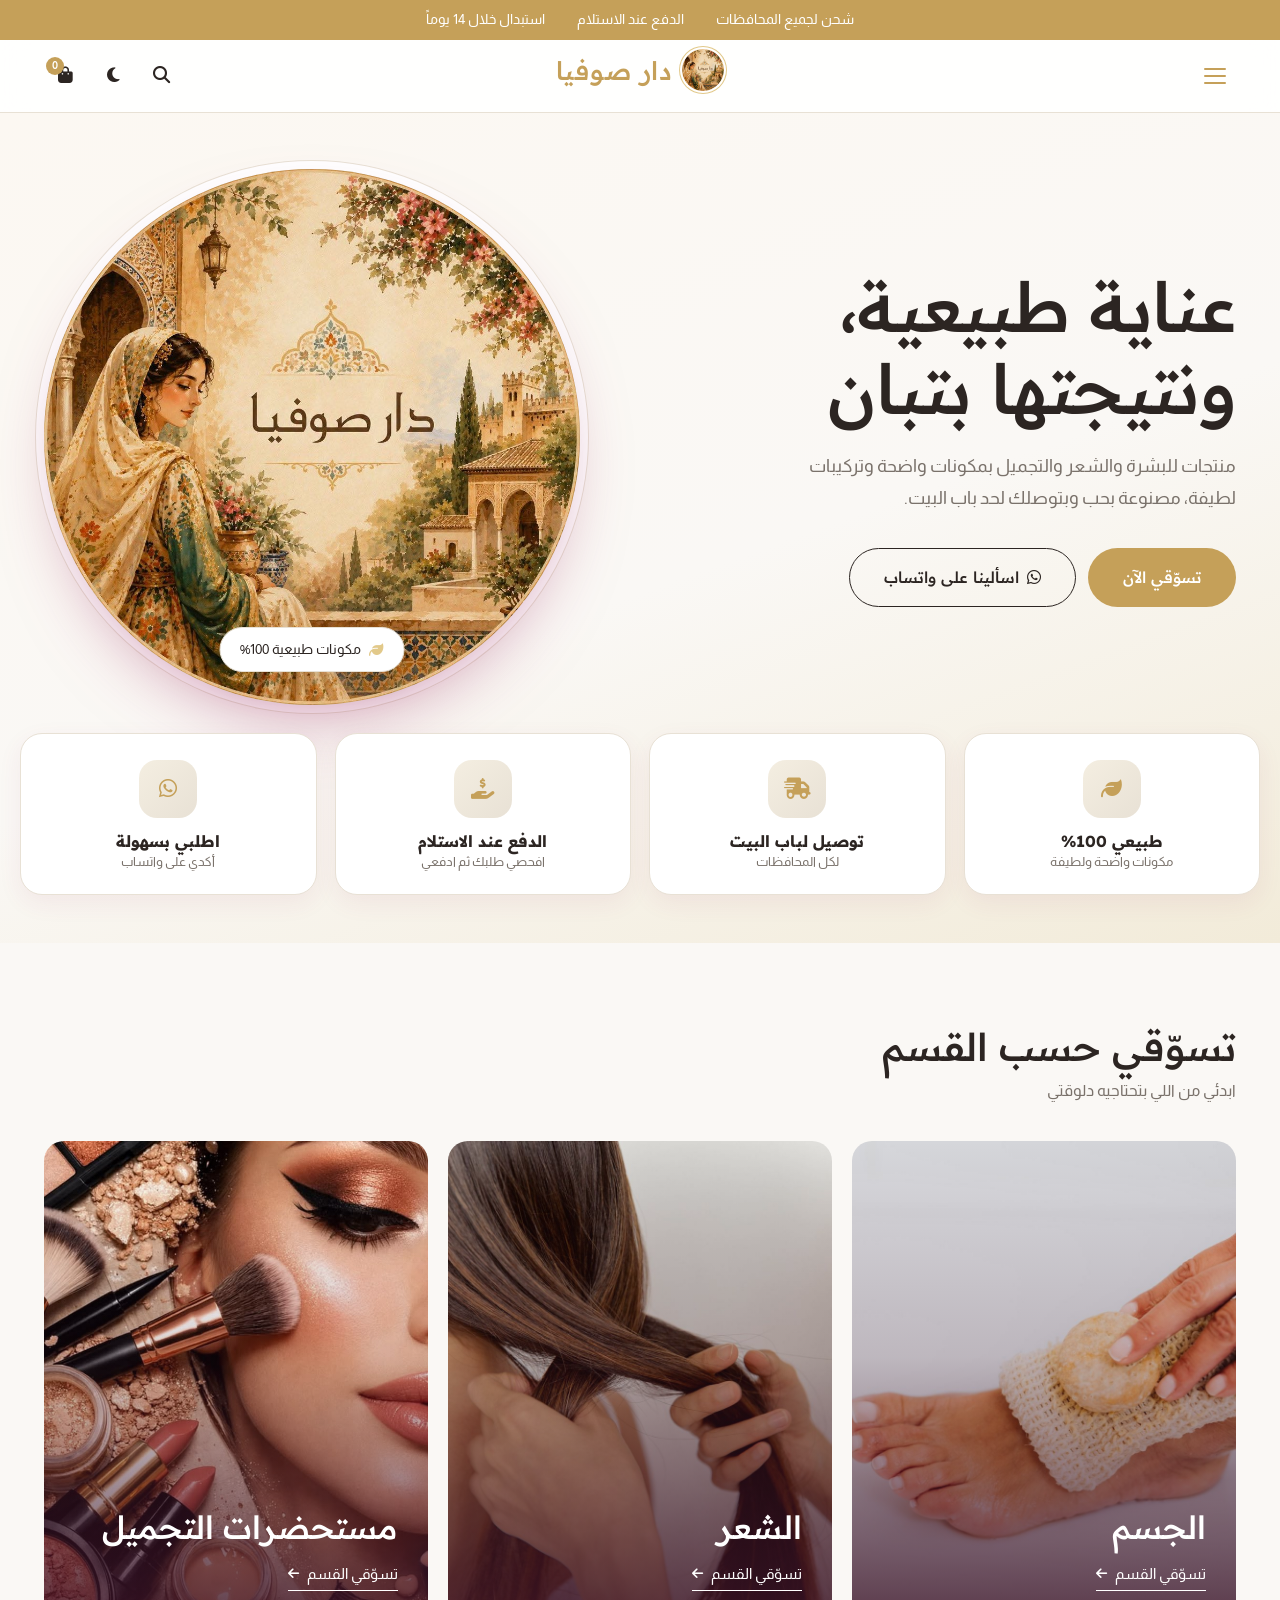
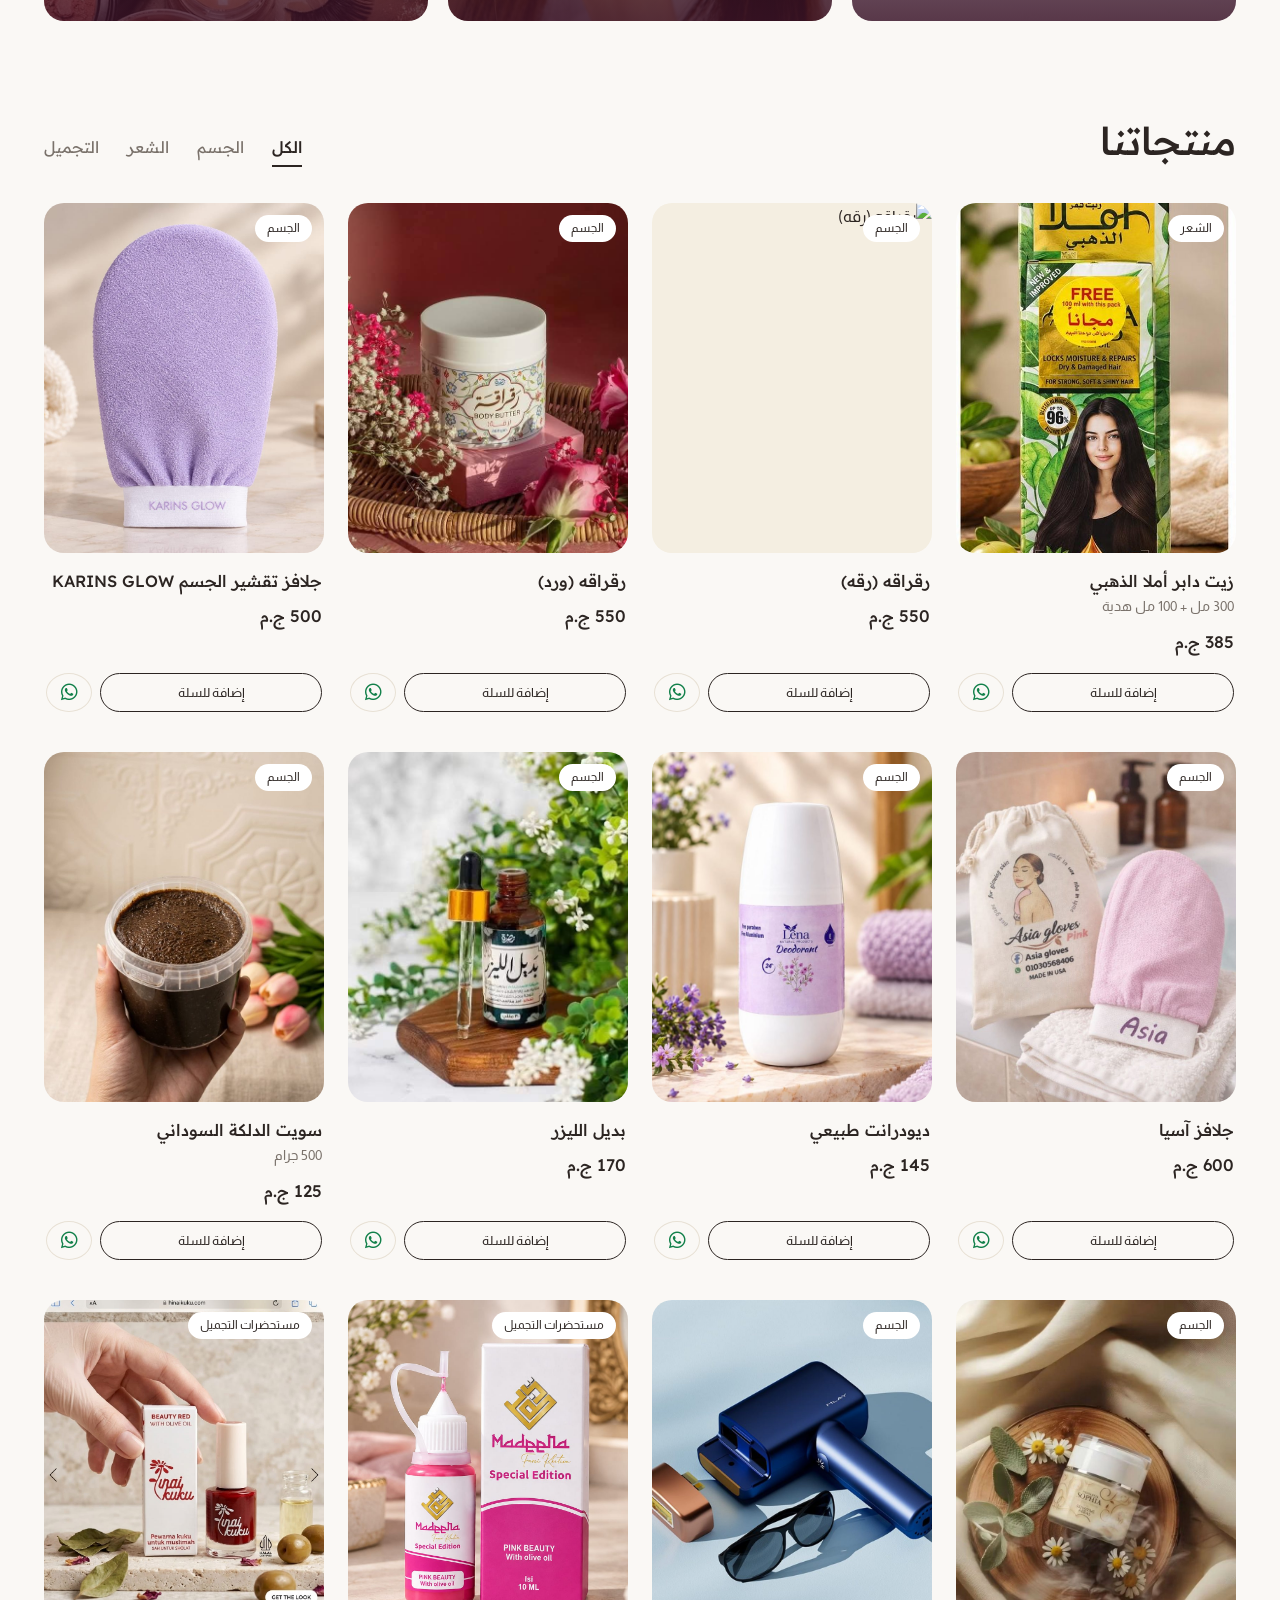
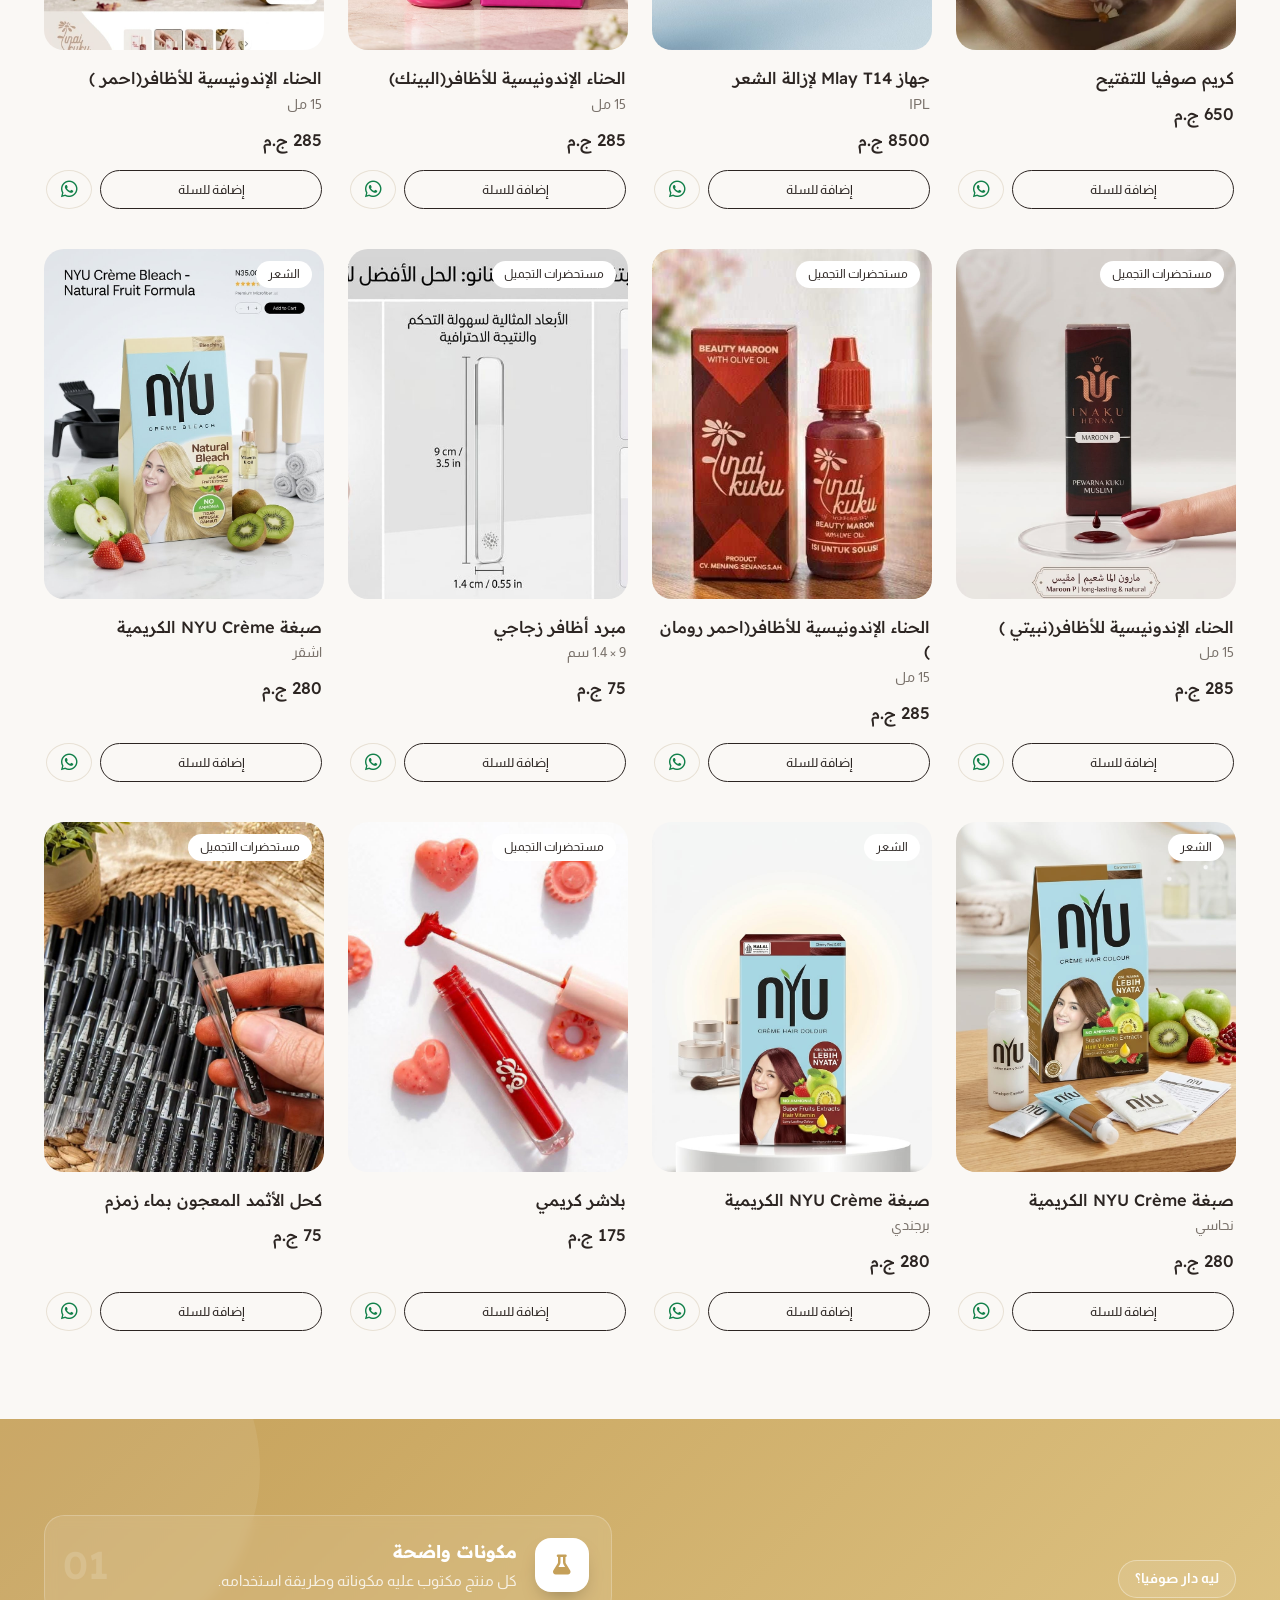
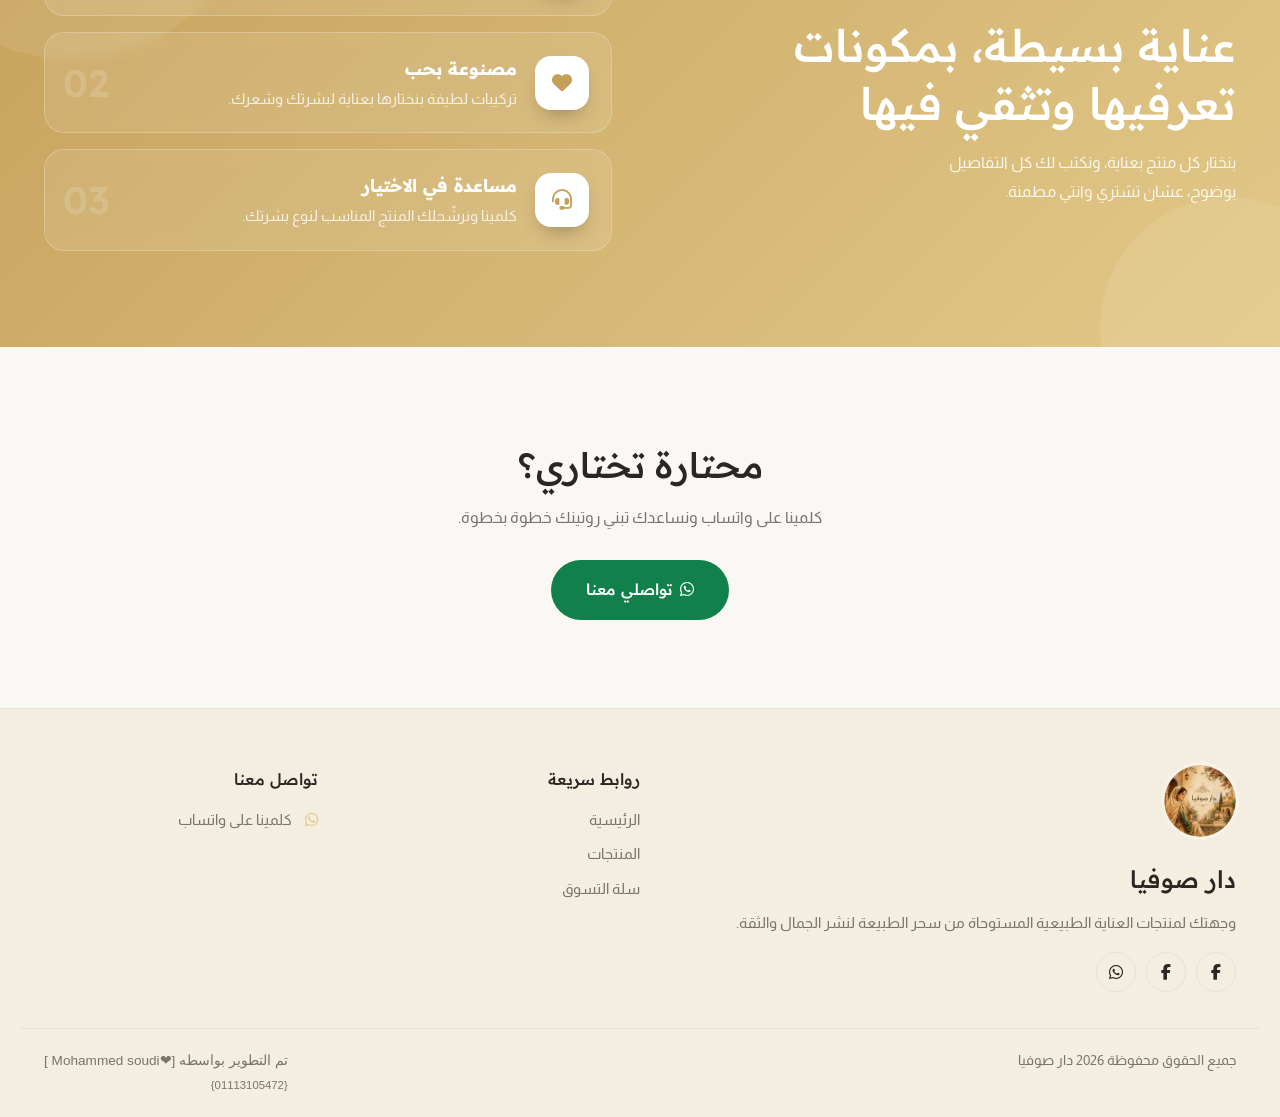
==== commit 52f9a523: "Add files via upload" ====
--- a/index.html
+++ b/index.html
@@ -4,8 +4,8 @@
     <meta charset="UTF-8">
     <meta name="viewport" content="width=device-width, initial-scale=1.0">
     <title>دار صوفيا</title>
-    <meta name="description" content="Sofia Natural: منتجات عناية طبيعية للبشرة والشعر والتجميل، مصنوعة بحب وتوصيل لباب البيت في مصر.">
-    <meta name="theme-color" content="#9C2A5E">
+    <meta name="description" content="دار صوفيا: منتجات عناية طبيعية للبشرة والشعر والتجميل، مصنوعة بحب وتوصيل لباب البيت في مصر.">
+    <meta name="theme-color" content="#c5a059">
     <link rel="icon" href="images/sofia.jpg">
     <meta property="og:title" content="دار صوفيا | عناية طبيعية">
     <meta property="og:description" content="منتجات عناية طبيعية للبشرة والشعر والتجميل، والدفع عند الاستلام.">
@@ -13,7 +13,16 @@
     <meta property="og:type" content="website">
     <link href="https://fonts.googleapis.com/css2?family=Almarai:wght@400;700&family=Readex+Pro:wght@400;500;600&display=swap" rel="stylesheet">
     <link rel="stylesheet" href="https://cdnjs.cloudflare.com/ajax/libs/font-awesome/6.4.0/css/all.min.css">
-    <link rel="stylesheet" href="style.css?v=51">
+    <link rel="stylesheet" href="style.css?v=53">
+    <!-- Google tag (gtag.js) -->
+<script async src="https://www.googletagmanager.com/gtag/js?id=G-WVSBP0WBXQ"></script>
+<script>
+  window.dataLayer = window.dataLayer || [];
+  function gtag(){dataLayer.push(arguments);}
+  gtag('js', new Date());
+
+  gtag('config', 'G-WVSBP0WBXQ');
+</script>
 </head>
 <body>
 
@@ -88,7 +97,7 @@
                 <div class="section-title"><h2>منتجاتنا</h2></div>
                 <div class="category-boxes-container" id="categoryBoxes">
                     <button type="button" class="big-cat-box active" data-category="all"><i class="fa-solid fa-border-all"></i><h3>الكل</h3></button>
-                    <button type="button" class="big-cat-box" data-category="skin"><i class="fa-solid fa-spa"></i><h3>البشره</h3></button>
+                    <button type="button" class="big-cat-box" data-category="skin"><i class="fa-solid fa-spa"></i><h3>الجسم</h3></button>
                     <button type="button" class="big-cat-box" data-category="hair"><i class="fa-solid fa-seedling"></i><h3>الشعر</h3></button>
                     <button type="button" class="big-cat-box" data-category="makeup"><i class="fa-solid fa-wand-magic-sparkles"></i><h3>التجميل</h3></button>
                 </div>
@@ -125,14 +134,14 @@
         <div class="container footer-grid">
             <div class="footer-col">
                 <img class="footer-logo" src="images/logo.png" alt="دار صوفيا" width="72" height="72">
-                <h3>Sofia Natural</h3>
+                <h3>دار صوفيا</h3>
                 <p>وجهتك لمنتجات العناية الطبيعية المستوحاة من سحر الطبيعة لنشر الجمال والثقة.</p>
                 <div class="social-icons">
-                    <a href="https://www.facebook.com/share/g/1RADwJVfMw/" aria-label="فيس بوك"><i class="fa-brands fa-facebook-f"></i></a>
-                     <a href="https://www.facebook.com/share/183RMHoPpQ/" aria-label="فيس بوك"><i class="fa-brands fa-facebook-f"></i></a>
+                    <a href="https://www.facebook.com/share/g/1RADwJVfMw/" target="_blank" rel="noopener" aria-label="جروب فيس بوك"><i class="fa-brands fa-facebook-f"></i></a>
+                     <a href="https://www.facebook.com/share/183RMHoPpQ/" target="_blank" rel="noopener" aria-label="صفحة فيس بوك"><i class="fa-brands fa-facebook-f"></i></a>
                    
                     
-                    <a href="https://wa.me/ 01102154653" data-wa target="_blank" rel="noopener" aria-label="واتساب"><i class="fa-brands fa-whatsapp"></i></a>
+                    <a href="https://wa.me/" data-wa target="_blank" rel="noopener" aria-label="واتساب"><i class="fa-brands fa-whatsapp"></i></a>
                 </div>
             </div>
             <div class="footer-col">
@@ -149,15 +158,15 @@
             </div>
         </div>
         <div class="footer-bottom">
-            <p>جميع الحقوق محفوظة 2026 Sofia Natural Products</p>
-            <span style="font-family: 'Gill Sans', 'Gill Sans MT', Calibri, 'Trebuchet MS', sans-serif;">تم التطوير بواسطه [❤Mohammed soudi ]<p style="font-family: 'Franklin Gothic Medium', 'Arial Narrow', Arial, sans-serif;">{01113105472}</p></span>
+            <p>جميع الحقوق محفوظة 2026 دار صوفيا</p>
+            <span style="font-family: 'Gill Sans', 'Gill Sans MT', Calibri, 'Trebuchet MS', sans-serif;">تم التطوير بواسطه [❤Mohammed soudi ]<br><small style="font-family: 'Franklin Gothic Medium', 'Arial Narrow', Arial, sans-serif;">{01113105472}</small></span>
 
         </div>
     </footer>
 
     <div id="toast" class="toast" role="status"></div>
-    <script src="products-data.js?v=51"></script>
-    <script src="script.js?v=51"></script>
+    <script src="products-data.js?v=53"></script>
+    <script src="script.js?v=53"></script>
     <script>
         document.querySelectorAll('[data-go]').forEach(a => a.addEventListener('click', () => {
             const tab = document.querySelector('.big-cat-box[data-category="' + a.dataset.go + '"]');
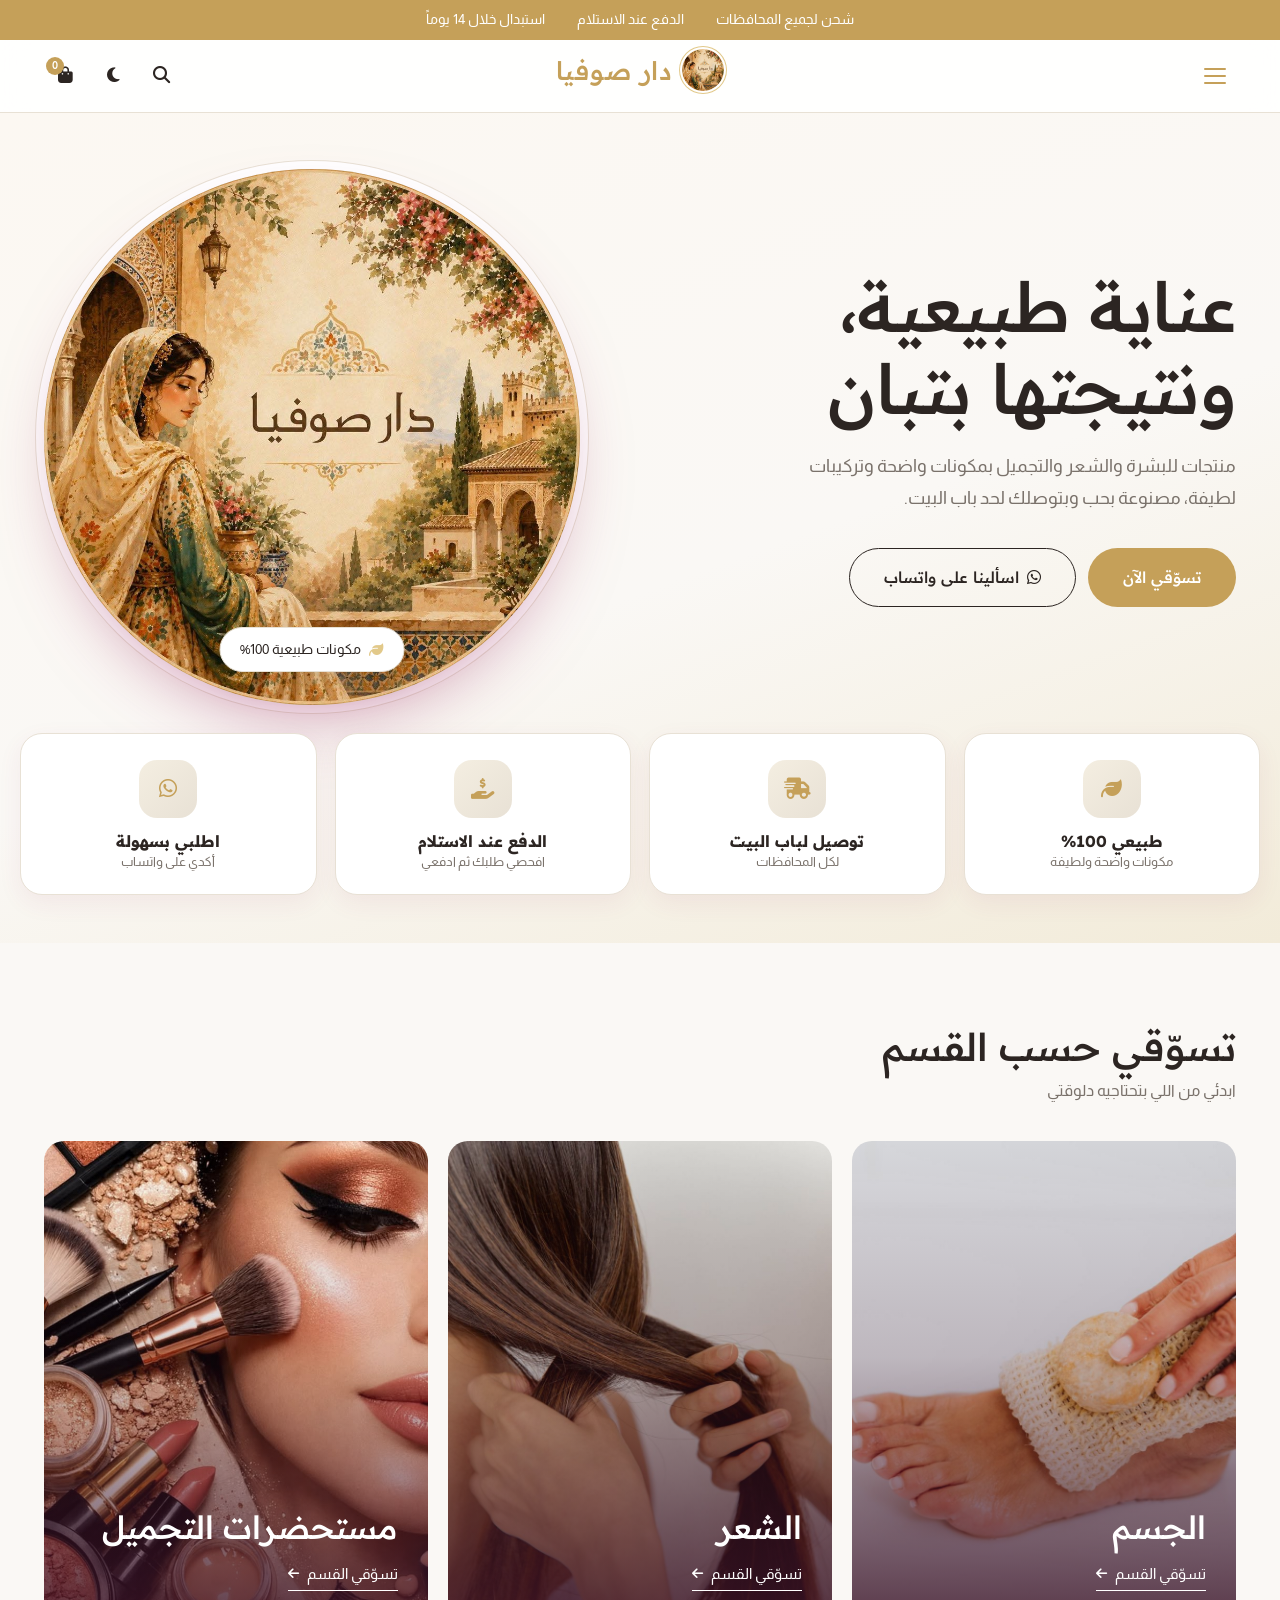
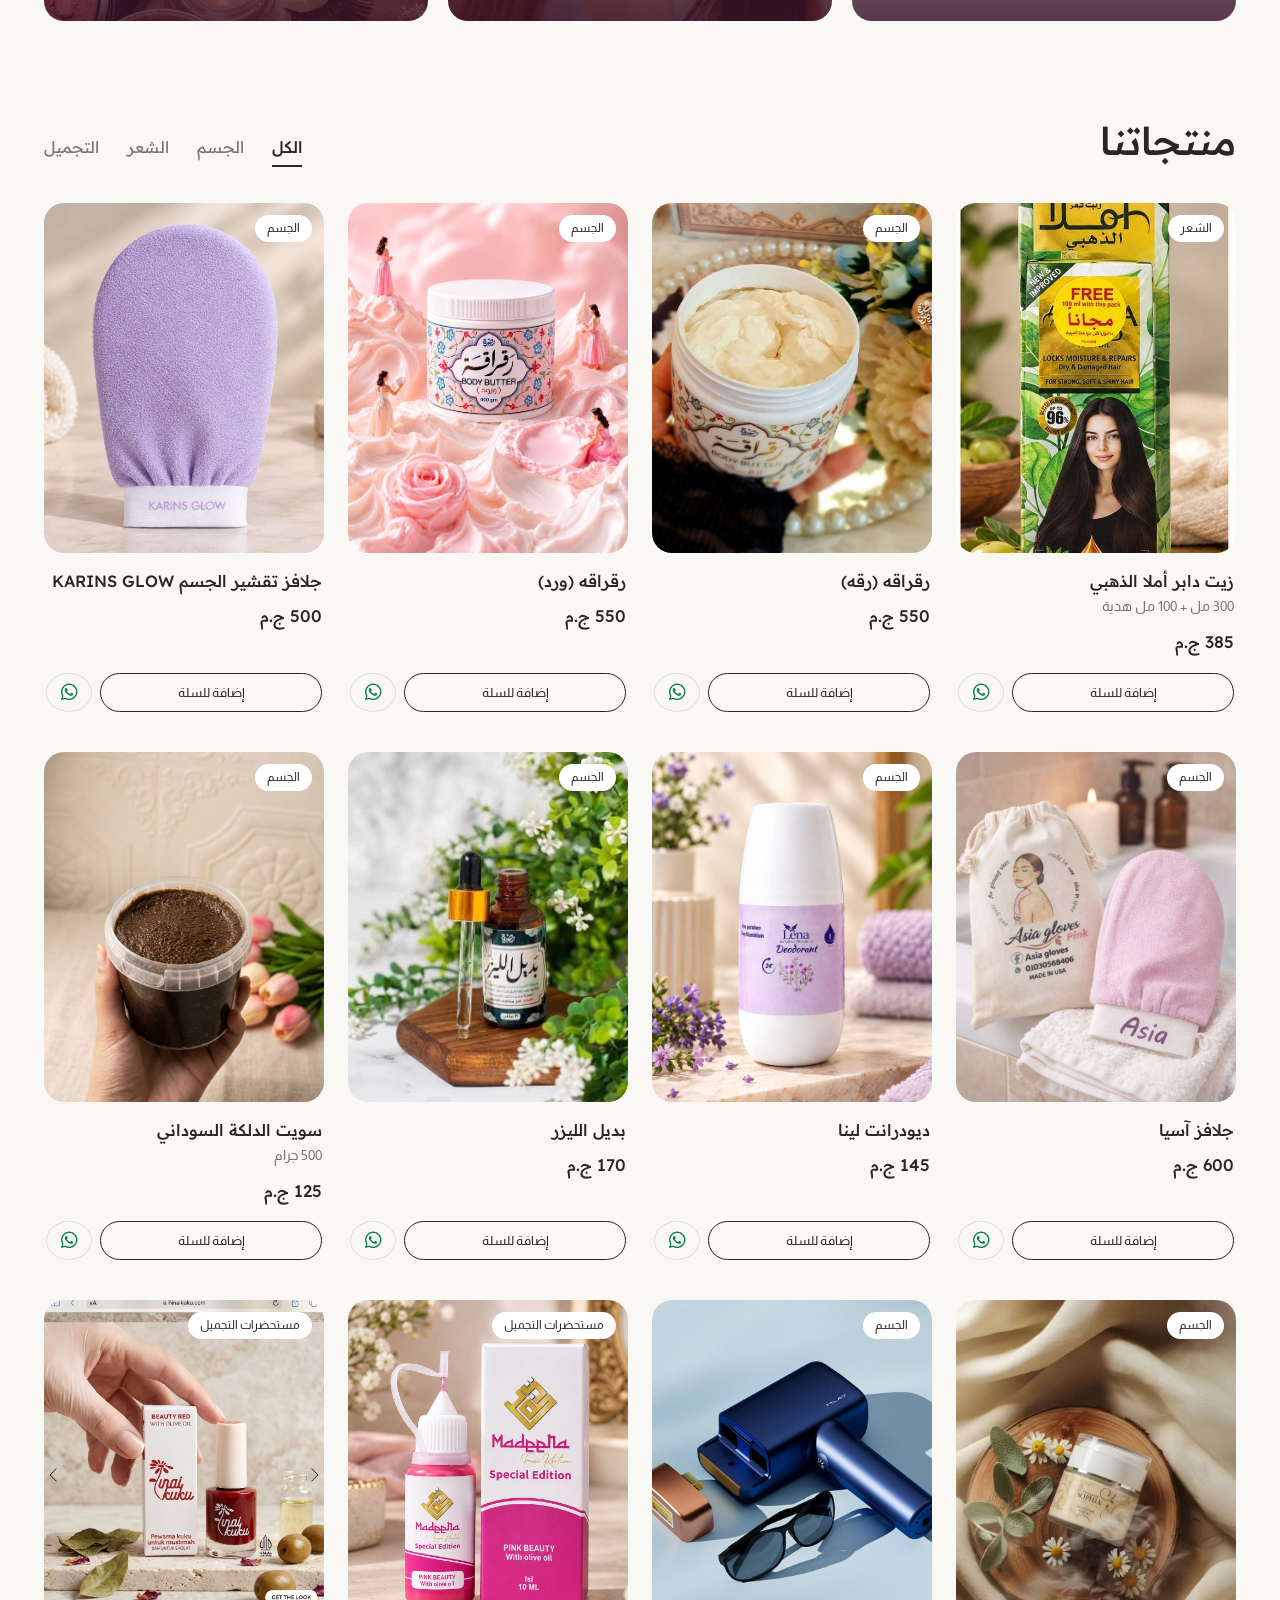
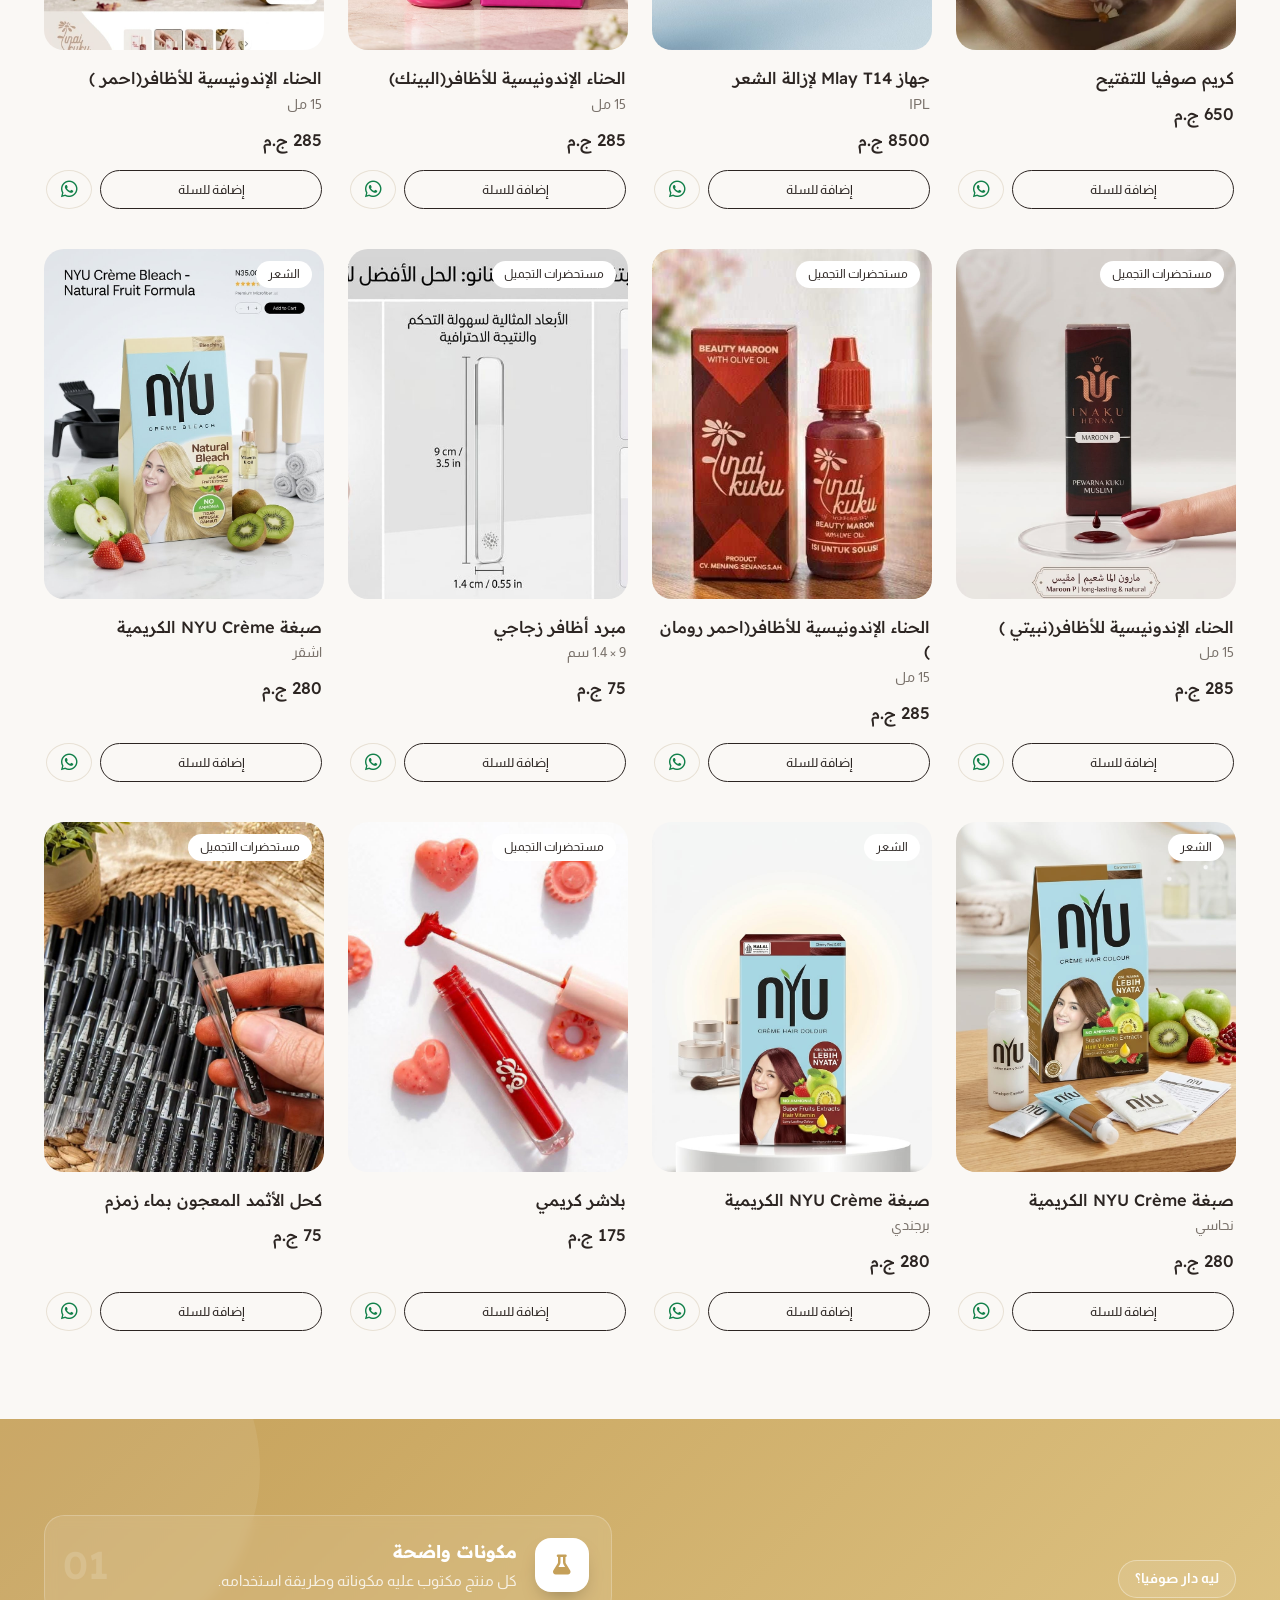
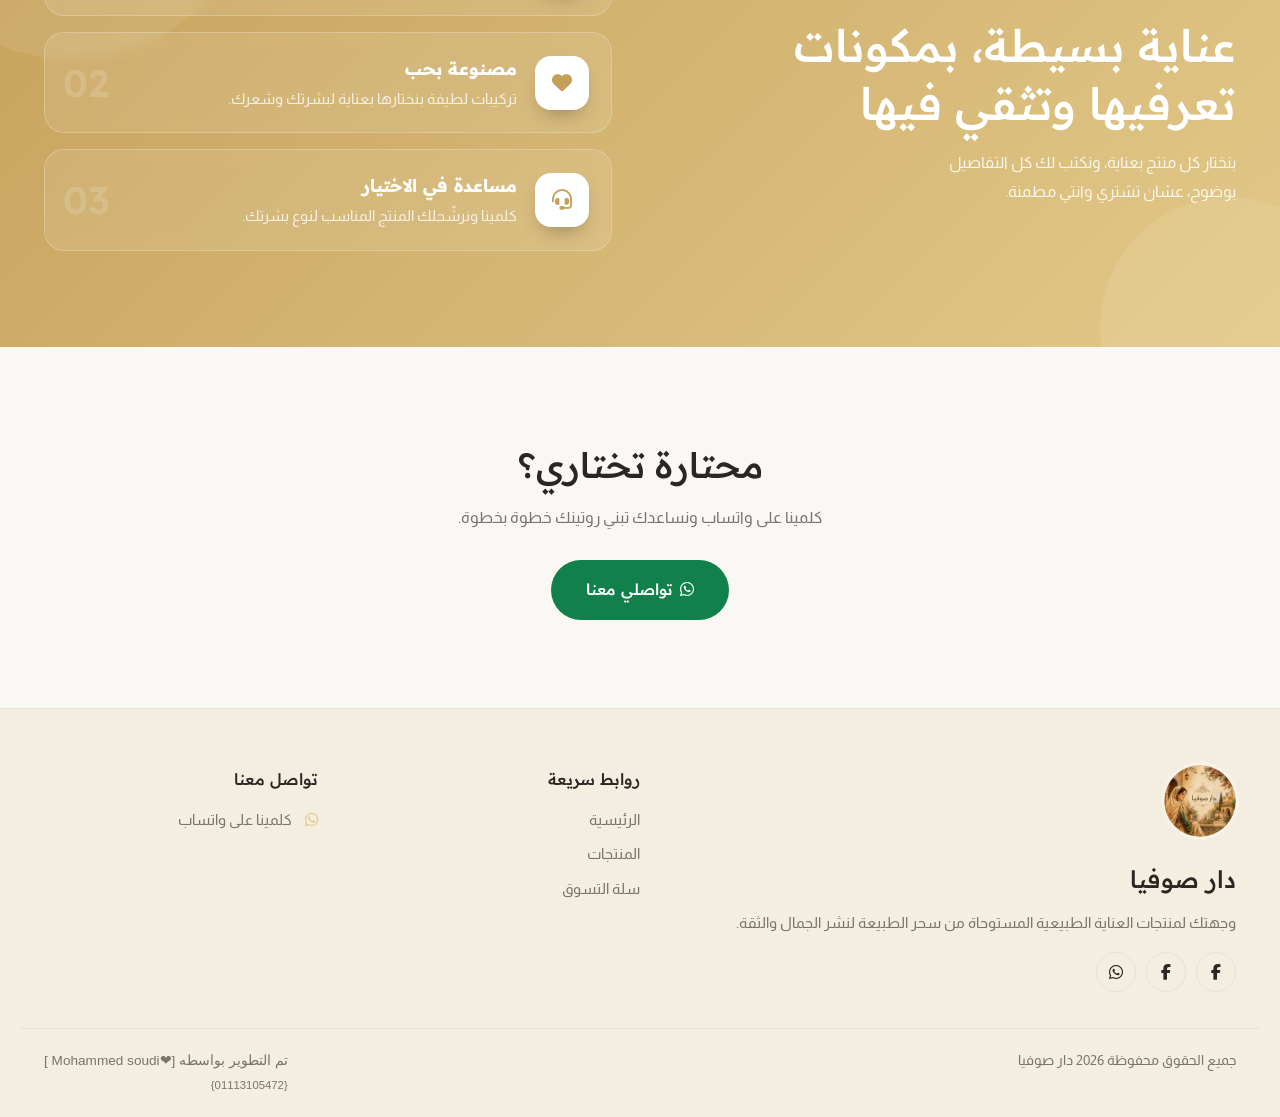
==== commit 3555bf5d: "Update index.html" ====
--- a/index.html
+++ b/index.html
@@ -9,7 +9,9 @@
     <link rel="icon" href="images/sofia.jpg">
     <meta property="og:title" content="دار صوفيا | عناية طبيعية">
     <meta property="og:description" content="منتجات عناية طبيعية للبشرة والشعر والتجميل، والدفع عند الاستلام.">
-    <meta property="og:image" content="images/hero.jpg">
+   
+<meta property="og:image" content="https://dar-sophia.github.io/Dar-Sophia/images/hero.jpg">
+
     <meta property="og:type" content="website">
     <link href="https://fonts.googleapis.com/css2?family=Almarai:wght@400;700&family=Readex+Pro:wght@400;500;600&display=swap" rel="stylesheet">
     <link rel="stylesheet" href="https://cdnjs.cloudflare.com/ajax/libs/font-awesome/6.4.0/css/all.min.css">
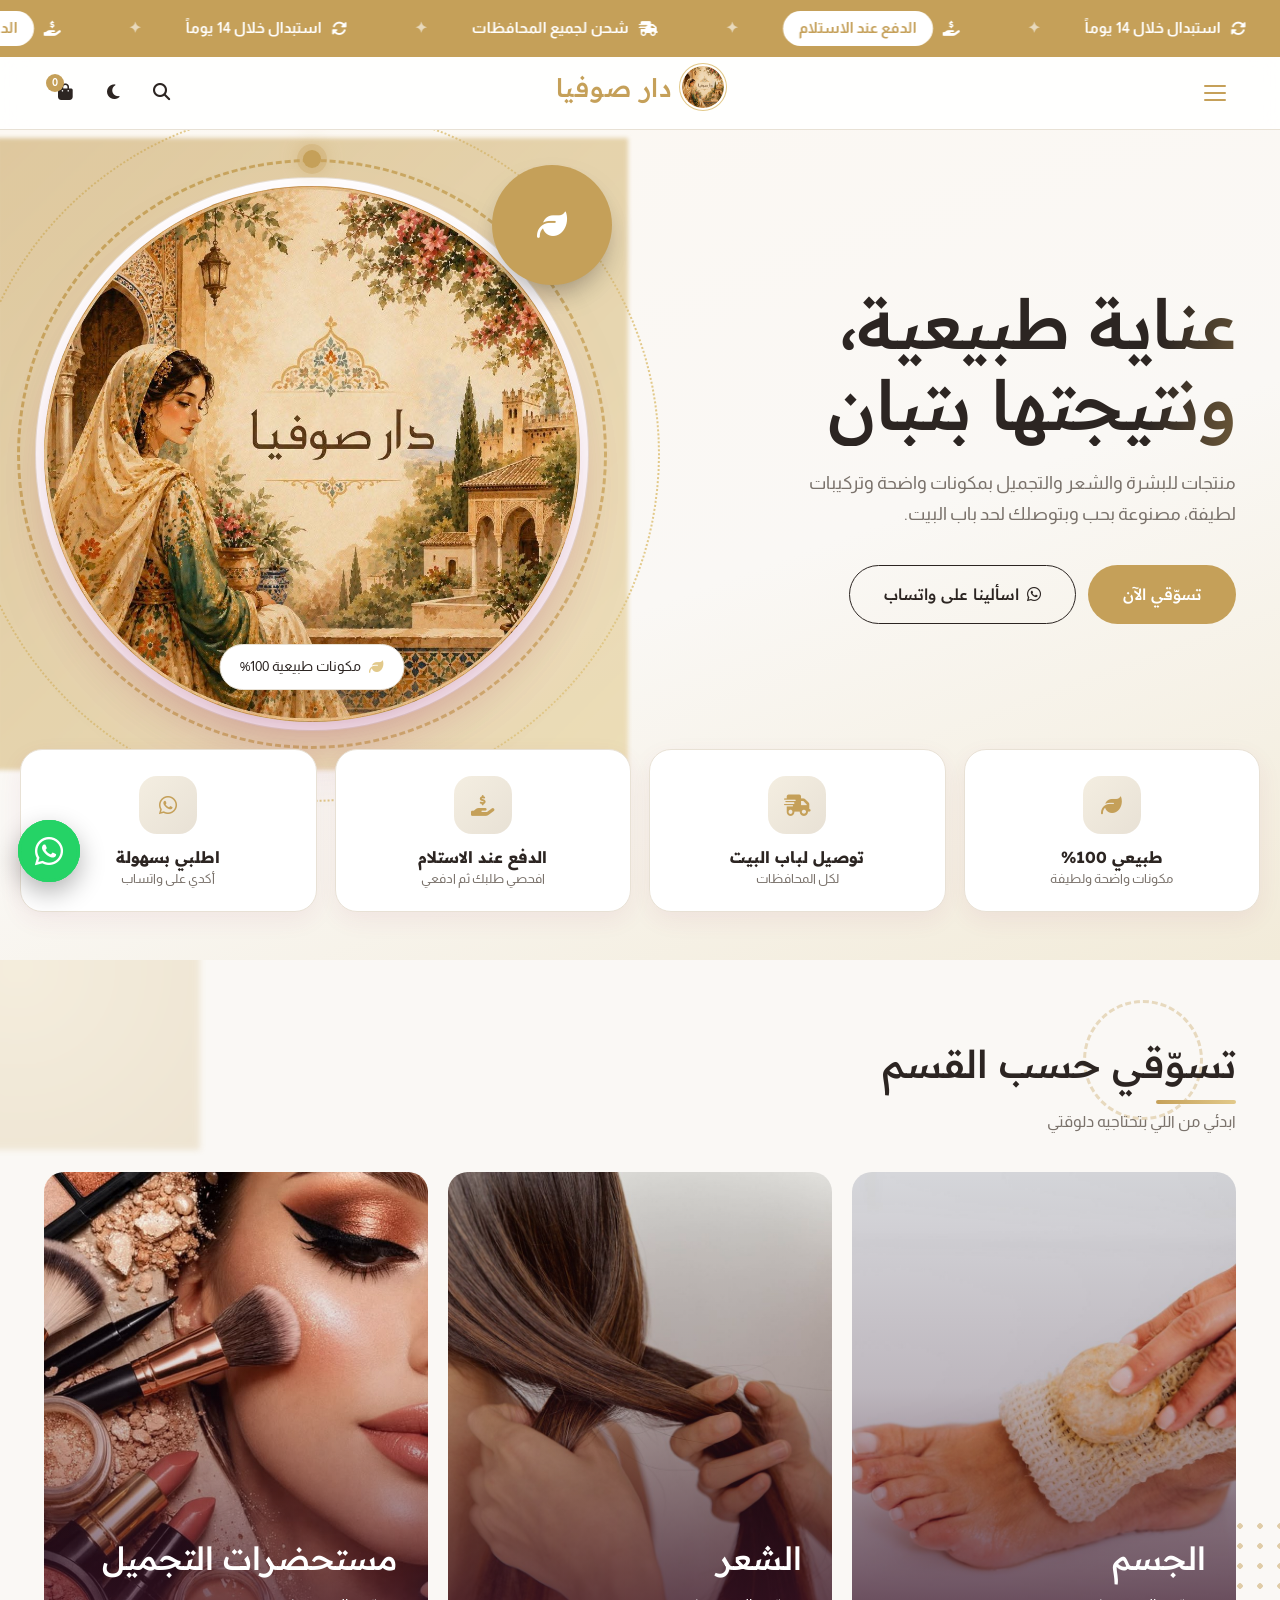
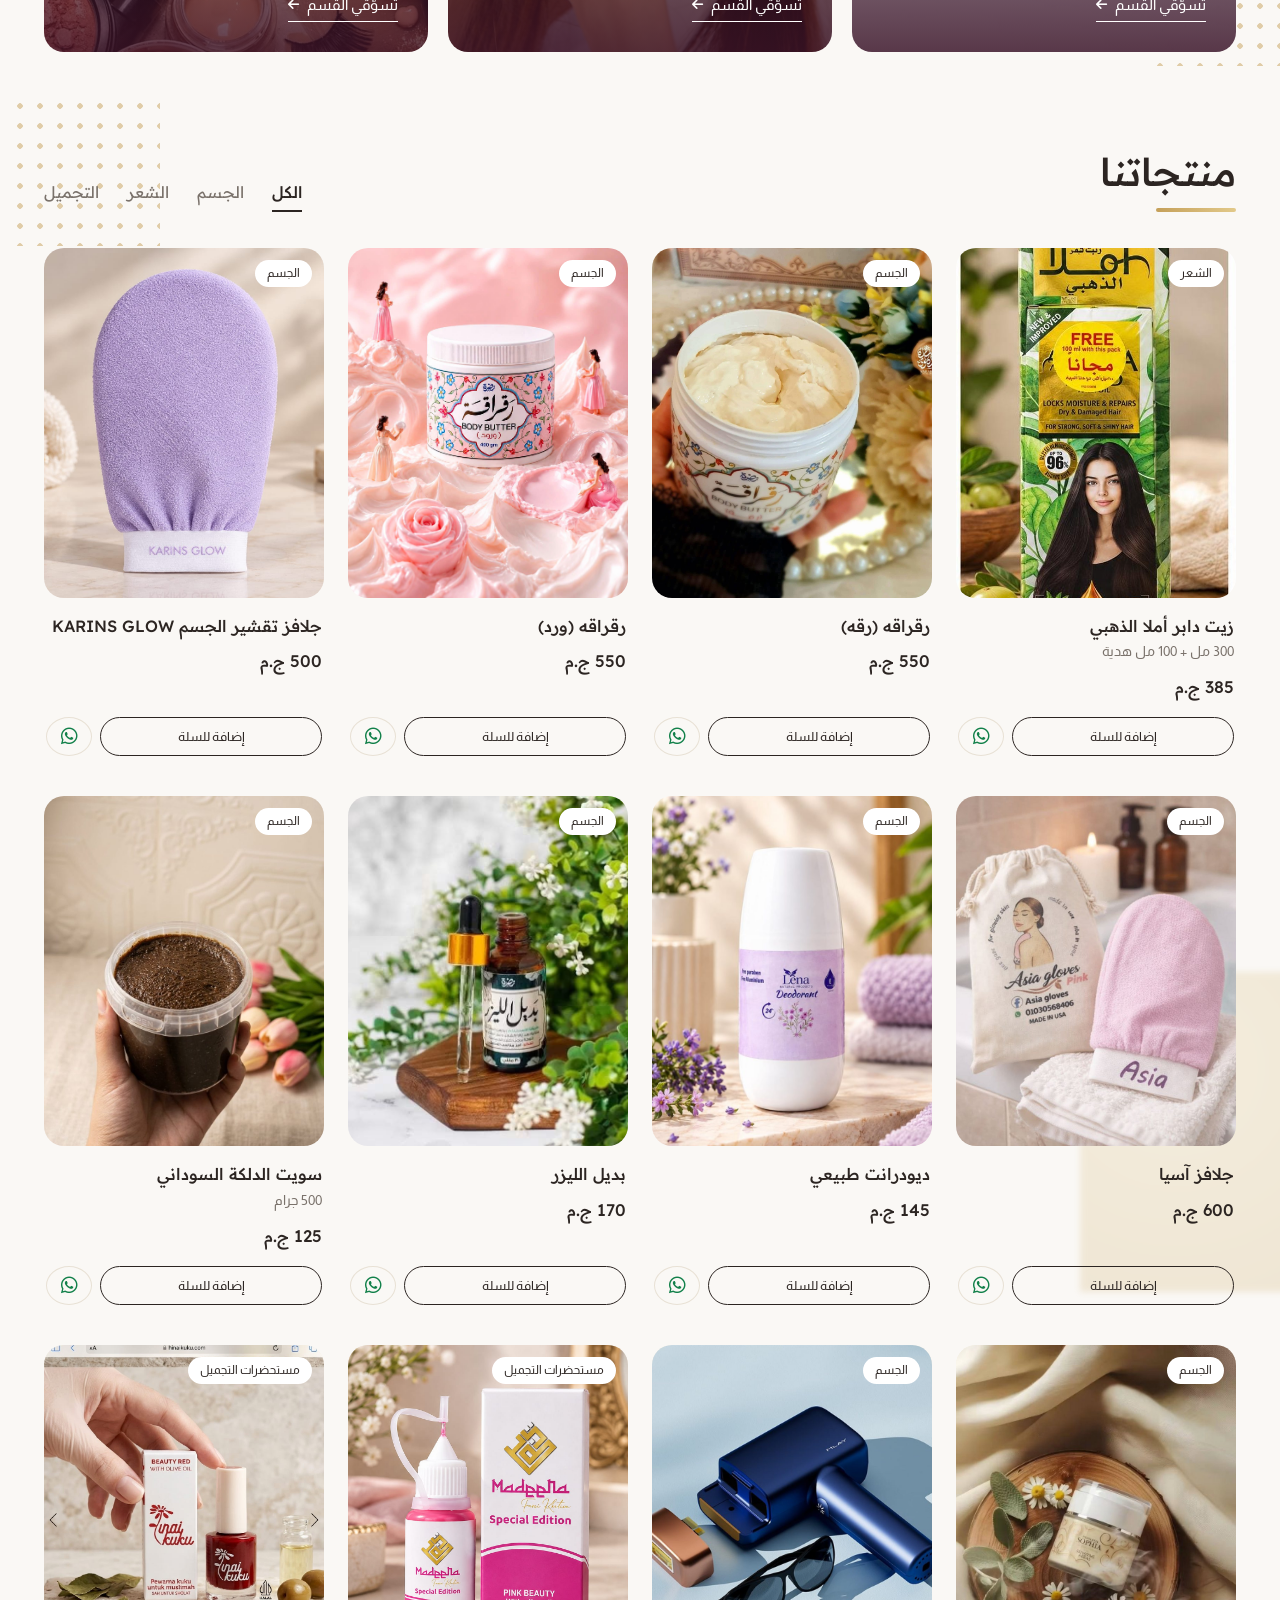
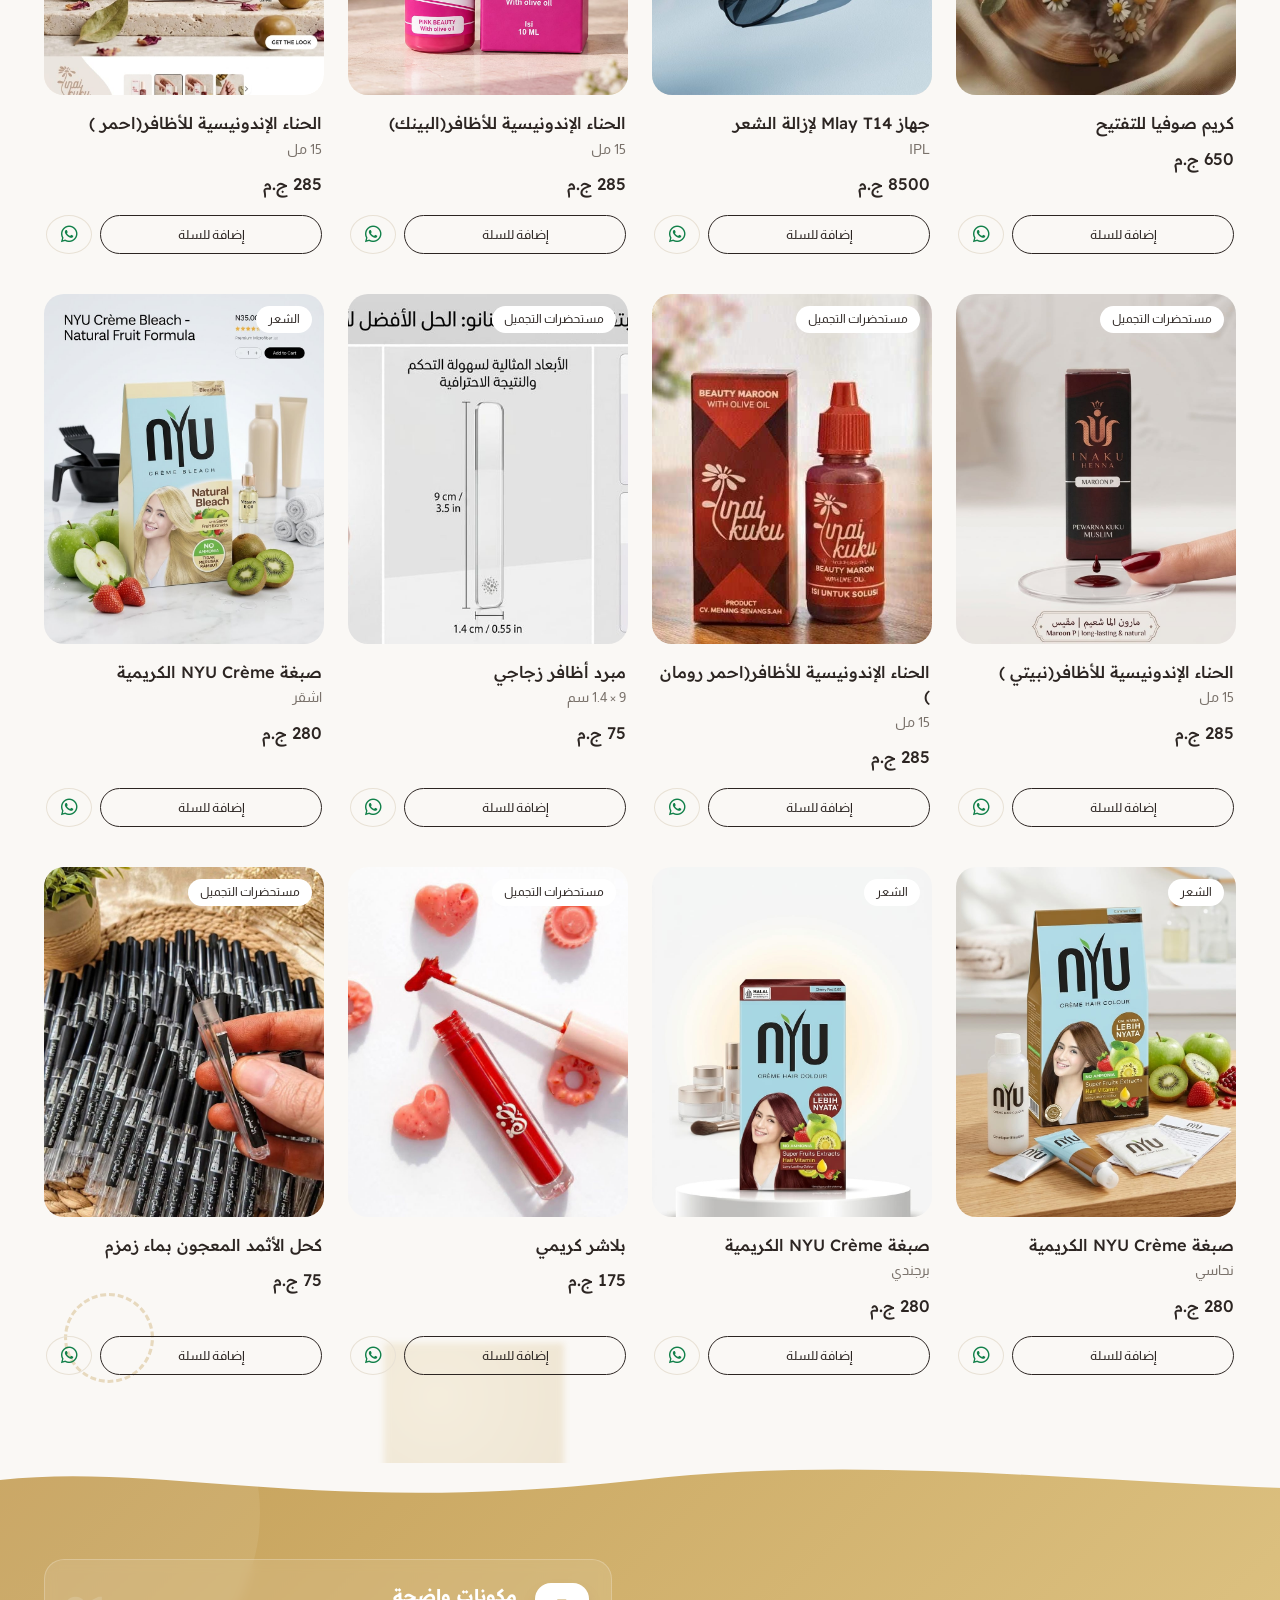
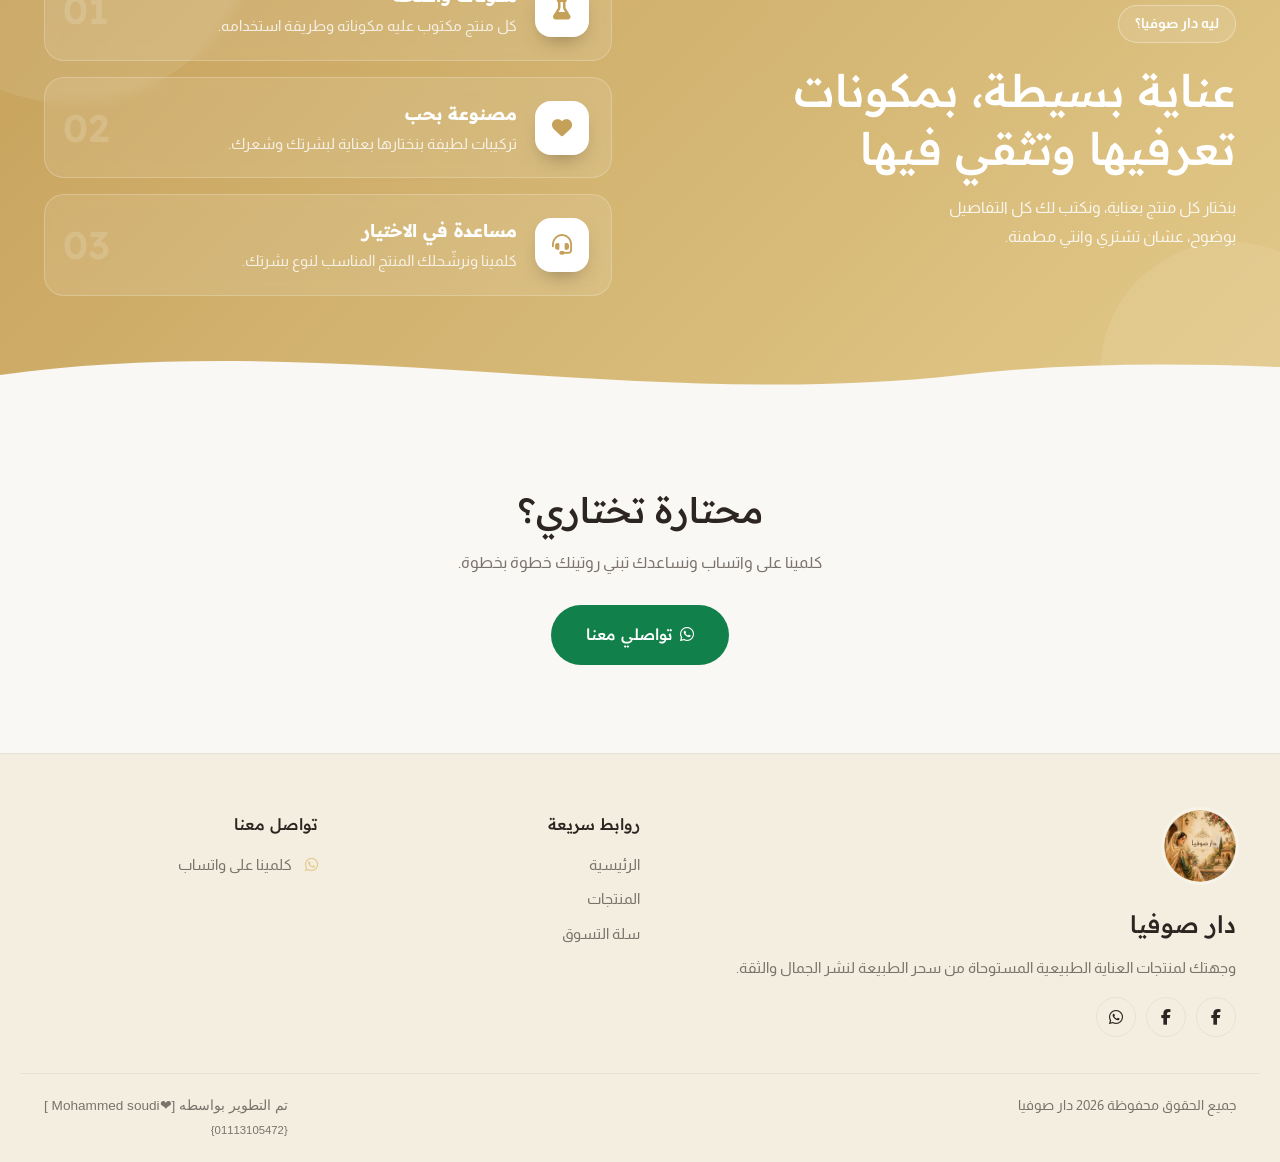
==== commit 345d87d1: "Add files via upload" ====
--- a/index.html
+++ b/index.html
@@ -9,13 +9,12 @@
     <link rel="icon" href="images/sofia.jpg">
     <meta property="og:title" content="دار صوفيا | عناية طبيعية">
     <meta property="og:description" content="منتجات عناية طبيعية للبشرة والشعر والتجميل، والدفع عند الاستلام.">
-   
-<meta property="og:image" content="https://dar-sophia.github.io/Dar-Sophia/images/hero.jpg">
-
+    <meta property="og:image" content="images/hero.jpg">
     <meta property="og:type" content="website">
     <link href="https://fonts.googleapis.com/css2?family=Almarai:wght@400;700&family=Readex+Pro:wght@400;500;600&display=swap" rel="stylesheet">
     <link rel="stylesheet" href="https://cdnjs.cloudflare.com/ajax/libs/font-awesome/6.4.0/css/all.min.css">
     <link rel="stylesheet" href="style.css?v=53">
+    <link rel="stylesheet" href="animations.css?v=1">
     <!-- Google tag (gtag.js) -->
 <script async src="https://www.googletagmanager.com/gtag/js?id=G-WVSBP0WBXQ"></script>
 <script>
@@ -193,5 +192,6 @@
         document.addEventListener('keydown', e => { if (e.key === 'Escape') closeMenu(); });
         menuDropdown.querySelectorAll('a').forEach(a => a.addEventListener('click', closeMenu));
     </script>
+    <script src="animations.js?v=3"></script>
 </body>
 </html>
--- a/animations.css
+++ b/animations.css
@@ -0,0 +1,191 @@
+/* ============================================================
+   دار صوفيا — الحركات والأشكال (النسخة الكاملة)
+   animations.js بيحمّل الملف ده تلقائي، فمحتاجة بس سطر السكريبت
+   ============================================================ */
+
+@keyframes sf-rise { from { opacity: 0; translate: 0 70px; } to { opacity: 1; translate: 0 0; } }
+@keyframes sf-appear { from { opacity: 0; scale: .6; rotate: -6deg; } to { opacity: 1; scale: 1; rotate: 0deg; } }
+@keyframes sf-float { 0%, 100% { translate: 0 0; } 50% { translate: 0 -22px; } }
+@keyframes sf-bob { 0%, 100% { translate: 0 0; } 50% { translate: 0 -12px; } }
+@keyframes sf-spin { to { rotate: 360deg; } }
+@keyframes sf-spin-rev { to { rotate: -360deg; } }
+
+/* ---------- الهيرو ---------- */
+.hero-section { position: relative; overflow: hidden; }
+.hero-section > .container { position: relative; z-index: 1; }
+.hero-content h1 {
+    background: linear-gradient(100deg, var(--text-color) 35%, var(--primary) 50%, var(--text-color) 65%);
+    background-size: 250% 100%; -webkit-background-clip: text; background-clip: text; -webkit-text-fill-color: transparent;
+    animation: sf-rise .9s var(--ease) .1s both, sf-text-shine 5s ease-in-out 1.2s infinite;
+}
+@keyframes sf-text-shine { 0%, 100% { background-position: 100% 0; } 50% { background-position: 0 0; } }
+.hero-content p { animation: sf-rise .9s var(--ease) .3s both; }
+.hero-btns { animation: sf-rise .9s var(--ease) .5s both; }
+.hero-art { animation: sf-appear 1s var(--ease) .2s both, sf-float 6s ease-in-out 1.4s infinite; }
+.hero-chip { animation: sf-bob 3.5s ease-in-out 1.2s infinite; }
+.hero-btns .btn-primary { animation: sf-hop 2.8s ease-in-out 2s infinite; }
+@keyframes sf-hop { 0%, 60%, 100% { translate: 0 0; } 70% { translate: 0 -14px; } 80% { translate: 0 0; } 90% { translate: 0 -6px; } }
+
+/* أشكال حوالين صورة الهيرو */
+.sf-blob {
+    position: absolute; inset: -9%; z-index: 0; pointer-events: none; opacity: .55;
+    background: linear-gradient(135deg, var(--primary), var(--primary-light));
+    animation: sf-morph 9s ease-in-out infinite, sf-spin 28s linear infinite; filter: blur(2px);
+}
+@keyframes sf-morph {
+    0%, 100% { border-radius: 58% 42% 55% 45% / 48% 58% 42% 52%; }
+    33% { border-radius: 42% 58% 38% 62% / 58% 40% 60% 42%; }
+    66% { border-radius: 50% 50% 62% 38% / 40% 60% 40% 60%; }
+}
+.sf-ring { position: absolute; inset: -5%; z-index: 0; pointer-events: none; border-radius: 50%;
+    border: 3px dashed var(--primary); animation: sf-spin 22s linear infinite; }
+.sf-ring2 { position: absolute; inset: -15%; z-index: 0; pointer-events: none; border-radius: 50%;
+    border: 2px dotted var(--primary-light); animation: sf-spin-rev 34s linear infinite; }
+.sf-orbit { position: absolute; inset: -5%; z-index: 3; pointer-events: none; animation: sf-spin 9s linear infinite; }
+.sf-orbit i { position: absolute; top: -9px; left: 50%; width: 18px; height: 18px; margin-left: -9px; border-radius: 50%;
+    background: var(--primary); box-shadow: 0 0 0 6px color-mix(in srgb, var(--primary) 30%, transparent), 0 0 22px var(--primary); }
+.sf-orbit.o2 { inset: -15%; animation-duration: 15s; animation-direction: reverse; }
+.sf-orbit.o2 i { width: 12px; height: 12px; margin-left: -6px; top: -6px; background: var(--primary-light); }
+.hero-art > img { position: absolute; z-index: 1; }
+
+/* ---------- جزيئات طايرة (أوراق، نجوم، فقاعات) ---------- */
+.sf-particles { position: absolute; inset: 0; overflow: hidden; pointer-events: none; z-index: 0; }
+.sf-p { position: absolute; bottom: -60px; left: var(--x); font-size: var(--s); line-height: 1; color: var(--c, var(--primary));
+    opacity: 0; animation: sf-rise-up var(--t) linear var(--d) infinite; }
+.sf-p.leaf { animation-name: sf-rise-up, sf-sway; animation-duration: var(--t), 4s; animation-timing-function: linear, ease-in-out;
+    animation-delay: var(--d), var(--d); animation-iteration-count: infinite, infinite; }
+.sf-p.bubble { width: var(--s); height: var(--s); font-size: 0; border-radius: 50%; border: 2px solid var(--c, var(--primary)); background: color-mix(in srgb, var(--c, var(--primary)) 14%, transparent); }
+.sf-p.star { bottom: auto; top: var(--y); animation: sf-twinkle var(--t) ease-in-out var(--d) infinite; }
+@keyframes sf-rise-up { 0% { translate: 0 0; opacity: 0; } 10% { opacity: .85; } 90% { opacity: .85; } 100% { translate: 0 -105vh; opacity: 0; } }
+@keyframes sf-sway { 0%, 100% { rotate: -35deg; margin-left: -18px; } 50% { rotate: 35deg; margin-left: 18px; } }
+@keyframes sf-twinkle { 0%, 100% { opacity: 0; scale: .3; rotate: 0deg; } 50% { opacity: 1; scale: 1.25; rotate: 90deg; } }
+.why .sf-particles, .cta .sf-particles { z-index: 0; }
+.why .sf-p, .why .sf-p.bubble { --c: #fff; }
+.cta { position: relative; overflow: hidden; }
+.cta > .container { position: relative; z-index: 1; }
+
+/* ---------- الأزرار ---------- */
+.btn, .btn-add { position: relative; overflow: hidden; }
+.btn-primary { isolation: isolate; }
+.btn-primary::after { content: ""; position: absolute; top: 0; bottom: 0; width: 45%; left: -60%; z-index: -1;
+    background: linear-gradient(100deg, transparent, rgba(255, 255, 255, .6), transparent); transform: skewX(-20deg);
+    animation: sf-shine 2.6s ease-in-out .8s infinite; }
+@keyframes sf-shine { 0% { left: -60%; } 35%, 100% { left: 140%; } }
+.btn-wa-big { animation: sf-pulse 2.2s ease-out infinite; }
+@keyframes sf-pulse { 0% { box-shadow: 0 0 0 0 color-mix(in srgb, var(--wa) 70%, transparent); } 70%, 100% { box-shadow: 0 0 0 26px transparent; } }
+.sf-ripple { position: absolute; border-radius: 50%; pointer-events: none; background: rgba(255, 255, 255, .55); scale: 0; animation: sf-rip .6s ease-out forwards; }
+@keyframes sf-rip { to { scale: 4; opacity: 0; } }
+
+/* ---------- زرار واتساب العايم ---------- */
+.sf-fab { position: fixed; left: 18px; bottom: 18px; z-index: 70; width: 62px; height: 62px; border-radius: 50%;
+    display: grid; place-items: center; color: #fff; background: #25D366; font-size: 32px; text-decoration: none;
+    box-shadow: 0 10px 26px rgba(0, 0, 0, .3); animation: sf-fab-in .8s var(--ease) 1.5s both, sf-bob 2.6s ease-in-out 2.4s infinite; }
+.sf-fab::before, .sf-fab::after { content: ""; position: absolute; inset: 0; border-radius: 50%; border: 3px solid #25D366;
+    animation: sf-wave 2.2s ease-out infinite; }
+.sf-fab::after { animation-delay: 1.1s; }
+@keyframes sf-wave { from { scale: 1; opacity: .8; } to { scale: 2; opacity: 0; } }
+@keyframes sf-fab-in { from { scale: 0; rotate: -180deg; } to { scale: 1; rotate: 0deg; } }
+
+/* ---------- كروت المنتجات ---------- */
+.product-card.sf-pre { opacity: 0; }
+.product-card.sf-in { animation: sf-rise .7s var(--ease) both; animation-delay: var(--sf-d, 0s); }
+.product-card.sf-pop { animation: sf-appear .5s var(--ease) both; animation-delay: var(--sf-d, 0s); }
+.product-card:hover { transform: translateY(-12px) scale(1.03); }
+.product-card:hover .price { animation: sf-bump .6s var(--ease); display: inline-block; }
+.cat-tile:hover { transform: translateY(-12px) scale(1.04) rotate(-1deg); }
+
+/* ---------- ظهور العناصر مع التمرير ---------- */
+.reveal { translate: 0 80px !important; scale: .92;
+    transition: opacity .8s var(--ease), translate .8s var(--ease), scale .8s var(--ease), transform .3s var(--ease), box-shadow .3s var(--ease), border-color .3s, background .3s !important; }
+.reveal.in { translate: 0 0 !important; scale: 1; }
+.cat-tiles .reveal:nth-child(2), .pf-features .reveal:nth-child(2), .why-list .reveal:nth-child(2) { transition-delay: .15s, .15s, .15s; }
+.cat-tiles .reveal:nth-child(3), .pf-features .reveal:nth-child(3), .why-list .reveal:nth-child(3) { transition-delay: .3s, .3s, .3s; }
+.pf-features .reveal:nth-child(4) { transition-delay: .45s, .45s, .45s; }
+.sf-line { display: block; height: 4px; width: 0; margin: 10px 0 0; border-radius: 4px;
+    background: linear-gradient(90deg, var(--primary), var(--primary-light)); transition: width 1s var(--ease) .3s; }
+.section-title.in .sf-line { width: 80px; }
+.why-list > div:hover .why-ico, .pf-item:hover .pf-icon { animation: sf-bob 1s ease-in-out infinite; }
+.pf-icon, .why-ico { animation: sf-wiggle 5s ease-in-out infinite; }
+@keyframes sf-wiggle { 0%, 80%, 100% { rotate: 0deg; } 85% { rotate: -14deg; } 90% { rotate: 12deg; } 95% { rotate: -6deg; } }
+
+/* ---------- السلة ---------- */
+.cart-badge.sf-bump { animation: sf-bump .5s var(--ease); }
+@keyframes sf-bump { 0% { scale: 1; } 40% { scale: 2.2; } 100% { scale: 1; } }
+.cart-icon-btn.sf-shake { animation: sf-shake .6s ease; }
+@keyframes sf-shake { 0%, 100% { rotate: 0deg; } 20% { rotate: -25deg; } 45% { rotate: 20deg; } 70% { rotate: -12deg; } }
+.sf-fly { position: fixed; z-index: 100; pointer-events: none; border-radius: 16px; object-fit: cover; box-shadow: 0 12px 28px rgba(0, 0, 0, .3);
+    transition: transform .8s cubic-bezier(.5, -.2, .6, 1), opacity .8s ease; }
+
+/* ---------- صفحة المنتج ---------- */
+.pp-image > img { animation: sf-appear .7s var(--ease) both; }
+.pp-badges span { animation: sf-rise .6s var(--ease) both; }
+.pp-badges span:nth-child(2) { animation-delay: .1s; }
+.pp-badges span:nth-child(3) { animation-delay: .2s; }
+
+/* ---------- الشريط العلوي المتحرك ---------- */
+.announcement-bar { overflow: hidden !important; padding: 0 !important; }
+.announcement-bar .container { display: block !important; max-width: none !important; padding: 0 !important; }
+.sf-tick { direction: rtl; display: inline-flex; align-items: center; gap: 10px; white-space: nowrap; padding: 11px 34px; font-weight: 700; font-size: .95rem; }
+.sf-tick::after { content: "✦"; margin-inline-start: 34px; opacity: .6; }
+.sf-tick.sf-hot span { background: var(--on-primary); color: var(--primary); padding: 4px 16px; border-radius: 999px; animation: sf-hot 1.2s ease-in-out infinite; display: inline-block; }
+@keyframes sf-hot { 0%, 100% { scale: 1; } 50% { scale: 1.2; } }
+
+/* ---------- شريط التقدّم ---------- */
+.sf-progress { position: fixed; top: 0; right: 0; height: 4px; width: 100%; z-index: 80; pointer-events: none;
+    background: linear-gradient(270deg, var(--primary), var(--primary-light)); transform-origin: right center; transform: scaleX(0); }
+.main-header { transition: box-shadow .3s var(--ease); }
+.main-header.sf-scrolled { box-shadow: 0 10px 30px -18px rgba(0, 0, 0, .35); }
+
+
+/* ============================================================
+   شاشة الترحيب (Splash) + أشكال إضافية
+   ============================================================ */
+.sf-splash { position: fixed; inset: 0; z-index: 9999; display: flex; flex-direction: column; align-items: center; justify-content: center; gap: 14px;
+    background: radial-gradient(circle at 50% 45%, var(--tint), var(--bg-light) 70%); clip-path: circle(150% at 50% 50%);
+    transition: clip-path .9s cubic-bezier(.7, 0, .2, 1); cursor: pointer; overflow: hidden; }
+.sf-splash.sf-out { clip-path: circle(0% at 50% 50%); }
+.sf-s-circles i { position: absolute; left: 50%; top: 50%; width: 160px; height: 160px; margin: -80px 0 0 -80px; border-radius: 50%;
+    border: 2px solid var(--primary); opacity: 0; animation: sf-s-wave 2.4s ease-out infinite; }
+.sf-s-circles i:nth-child(2) { animation-delay: .8s; }
+.sf-s-circles i:nth-child(3) { animation-delay: 1.6s; }
+@keyframes sf-s-wave { 0% { scale: .6; opacity: .8; } 100% { scale: 5; opacity: 0; } }
+.sf-s-logo { position: relative; width: 150px; height: 150px; display: grid; place-items: center; z-index: 1; animation: sf-s-pop 1s var(--ease) both; }
+.sf-s-logo img { width: 96px; height: 96px; object-fit: contain; border-radius: 50%; animation: sf-s-spin 1.4s var(--ease) both; }
+.sf-s-logo svg { position: absolute; inset: 0; width: 100%; height: 100%; rotate: -90deg; }
+.sf-s-ring { fill: none; stroke: var(--primary); stroke-width: 4; stroke-linecap: round; stroke-dasharray: 580; stroke-dashoffset: 580; animation: sf-s-draw 1.6s ease-in-out .2s forwards; }
+@keyframes sf-s-draw { to { stroke-dashoffset: 0; } }
+@keyframes sf-s-pop { from { scale: 0; } to { scale: 1; } }
+@keyframes sf-s-spin { from { rotate: -270deg; opacity: 0; } to { rotate: 0deg; opacity: 1; } }
+.sf-s-name { display: flex; gap: 14px; z-index: 1; font-size: clamp(2rem, 7vw, 3.2rem); font-weight: 700; color: var(--primary); }
+.sf-s-name span { display: inline-block; opacity: 0; animation: sf-rise .8s var(--ease) both; }
+.sf-s-name span:nth-child(1) { animation-delay: 1s; }
+.sf-s-name span:nth-child(2) { animation-delay: 1.25s; }
+.sf-s-tag { z-index: 1; color: var(--gray); letter-spacing: .04em; opacity: 0; animation: sf-rise .8s var(--ease) 1.6s both; }
+.sf-wait .hero-content h1, .sf-wait .hero-content p, .sf-wait .hero-btns, .sf-wait .hero-art, .sf-wait .hero-chip { animation-play-state: paused !important; }
+
+/* ---------- موجات بين الأقسام ---------- */
+.why { position: relative; }
+.sf-wave { position: absolute; left: 0; width: 200%; height: 54px; z-index: 1; pointer-events: none; animation: sf-wave-move 12s linear infinite; }
+.sf-wave.top { top: -1px; } .sf-wave.bottom { bottom: -1px; rotate: 180deg; animation-direction: reverse; }
+.sf-wave path { fill: var(--bg-light); }
+@keyframes sf-wave-move { to { translate: -50% 0; } }
+
+/* ---------- أشكال عايمة في خلفية الأقسام ---------- */
+.cats-section, .products-section { position: relative; overflow: hidden; }
+.cats-section > .container, .products-section > .container { position: relative; z-index: 1; }
+.sf-shape { position: absolute; pointer-events: none; z-index: 0; }
+.sf-shape.blob { width: var(--w); height: var(--w); background: radial-gradient(circle at 30% 30%, var(--primary-light), var(--primary)); opacity: .22; filter: blur(3px);
+    animation: sf-morph 11s ease-in-out infinite, sf-drift var(--t, 14s) ease-in-out infinite; }
+.sf-shape.ring { width: var(--w); height: var(--w); border-radius: 50%; border: 3px dashed var(--primary); opacity: .35; animation: sf-spin 26s linear infinite, sf-drift 16s ease-in-out infinite; }
+.sf-shape.dots { width: 150px; height: 150px; opacity: .5; background-image: radial-gradient(var(--primary) 2.5px, transparent 3px); background-size: 20px 20px; animation: sf-drift 12s ease-in-out infinite; }
+.sf-shape.diamond { width: var(--w); height: var(--w); border: 3px solid var(--primary); opacity: .4; rotate: 45deg; animation: sf-diamond 9s ease-in-out infinite; }
+@keyframes sf-drift { 0%, 100% { translate: 0 0; } 50% { translate: 36px -42px; } }
+@keyframes sf-diamond { 0%, 100% { rotate: 45deg; scale: 1; } 50% { rotate: 225deg; scale: 1.5; } }
+
+/* ---------- ختم دوّار على الهيرو ---------- */
+.sf-badge { position: absolute; top: -4%; right: -6%; width: 120px; height: 120px; z-index: 4; display: grid; place-items: center; border-radius: 50%;
+    background: var(--primary); color: var(--on-primary); box-shadow: 0 14px 30px -10px rgba(0, 0, 0, .4); animation: sf-bob 3s ease-in-out infinite; }
+.sf-badge svg { position: absolute; inset: 0; width: 100%; height: 100%; animation: sf-spin 14s linear infinite; }
+.sf-badge text { fill: currentColor; font-size: 12.5px; font-weight: 700; letter-spacing: 2.2px; font-family: sans-serif; }
+.sf-badge i { font-size: 30px; animation: sf-hot 1.8s ease-in-out infinite; }
+@media (max-width: 760px) { .sf-badge { width: 84px; height: 84px; } .sf-badge i { font-size: 22px; } .sf-badge text { font-size: 14px; } }
